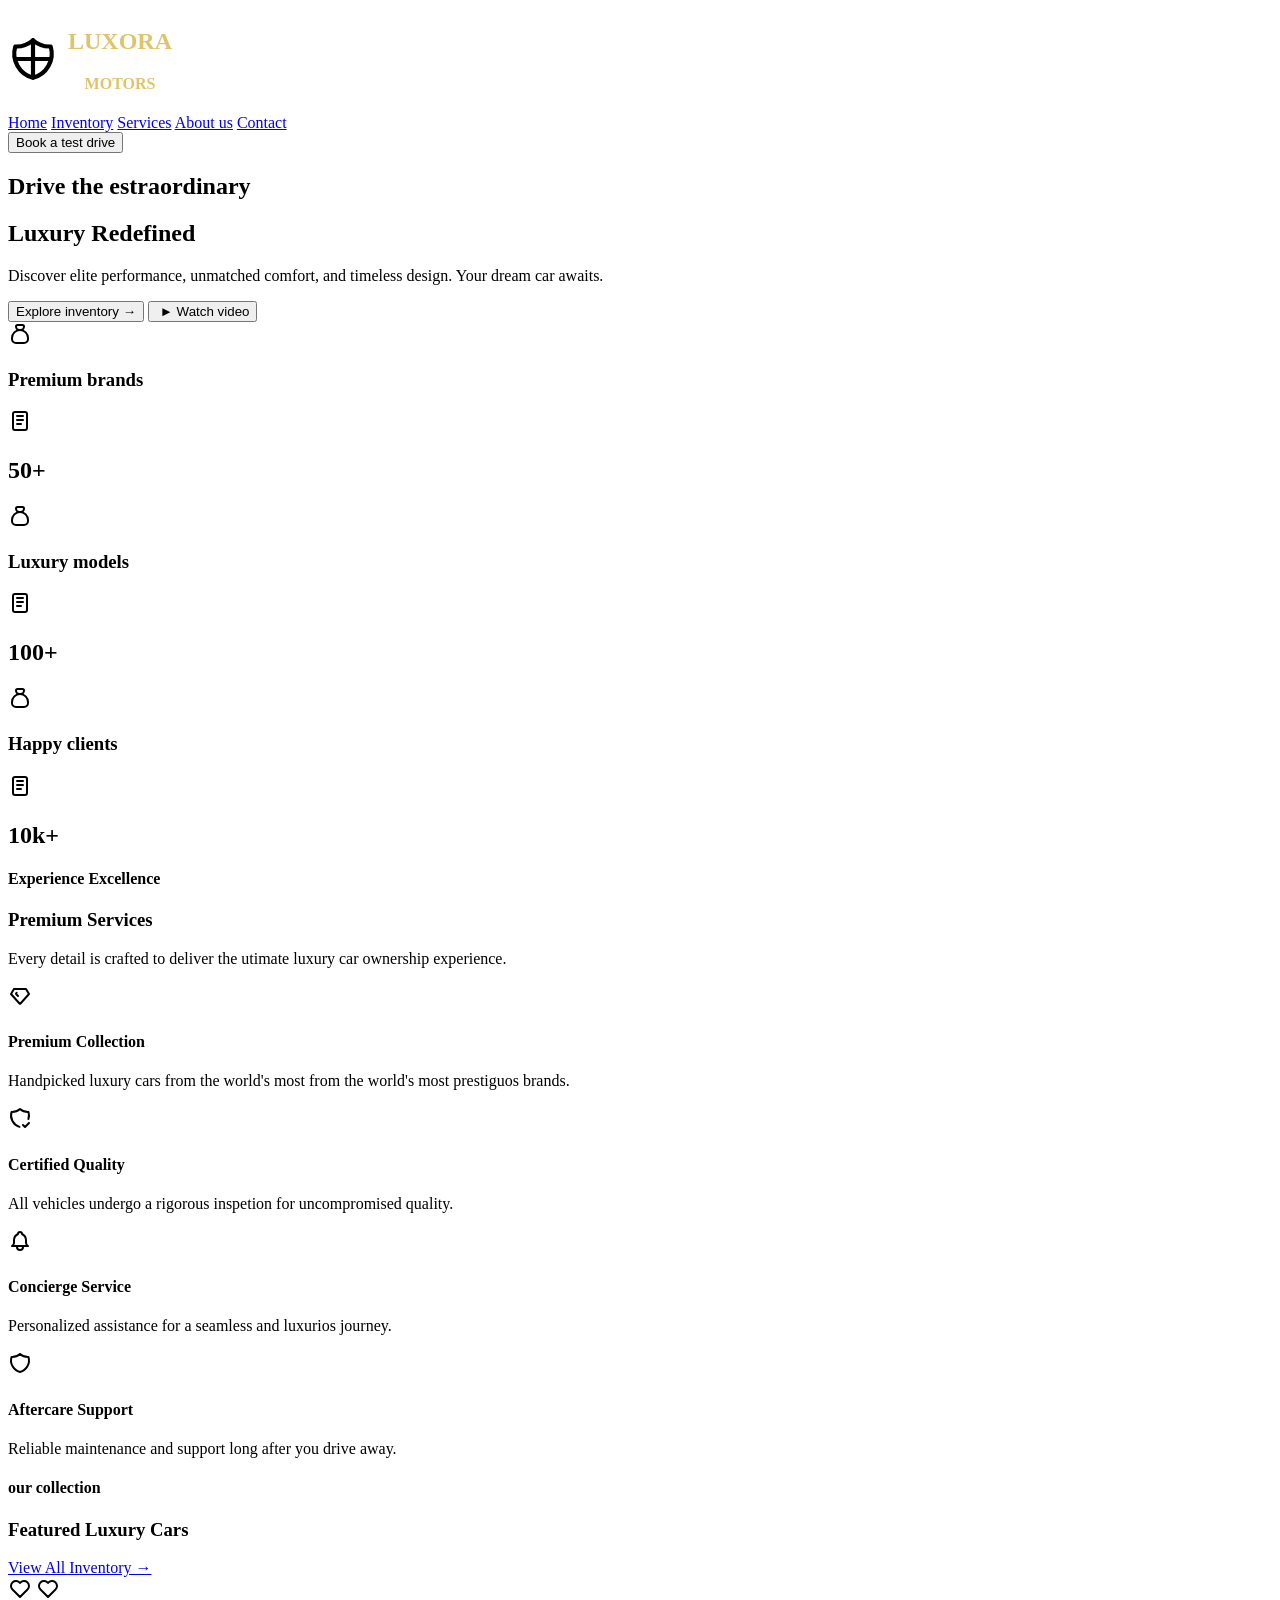
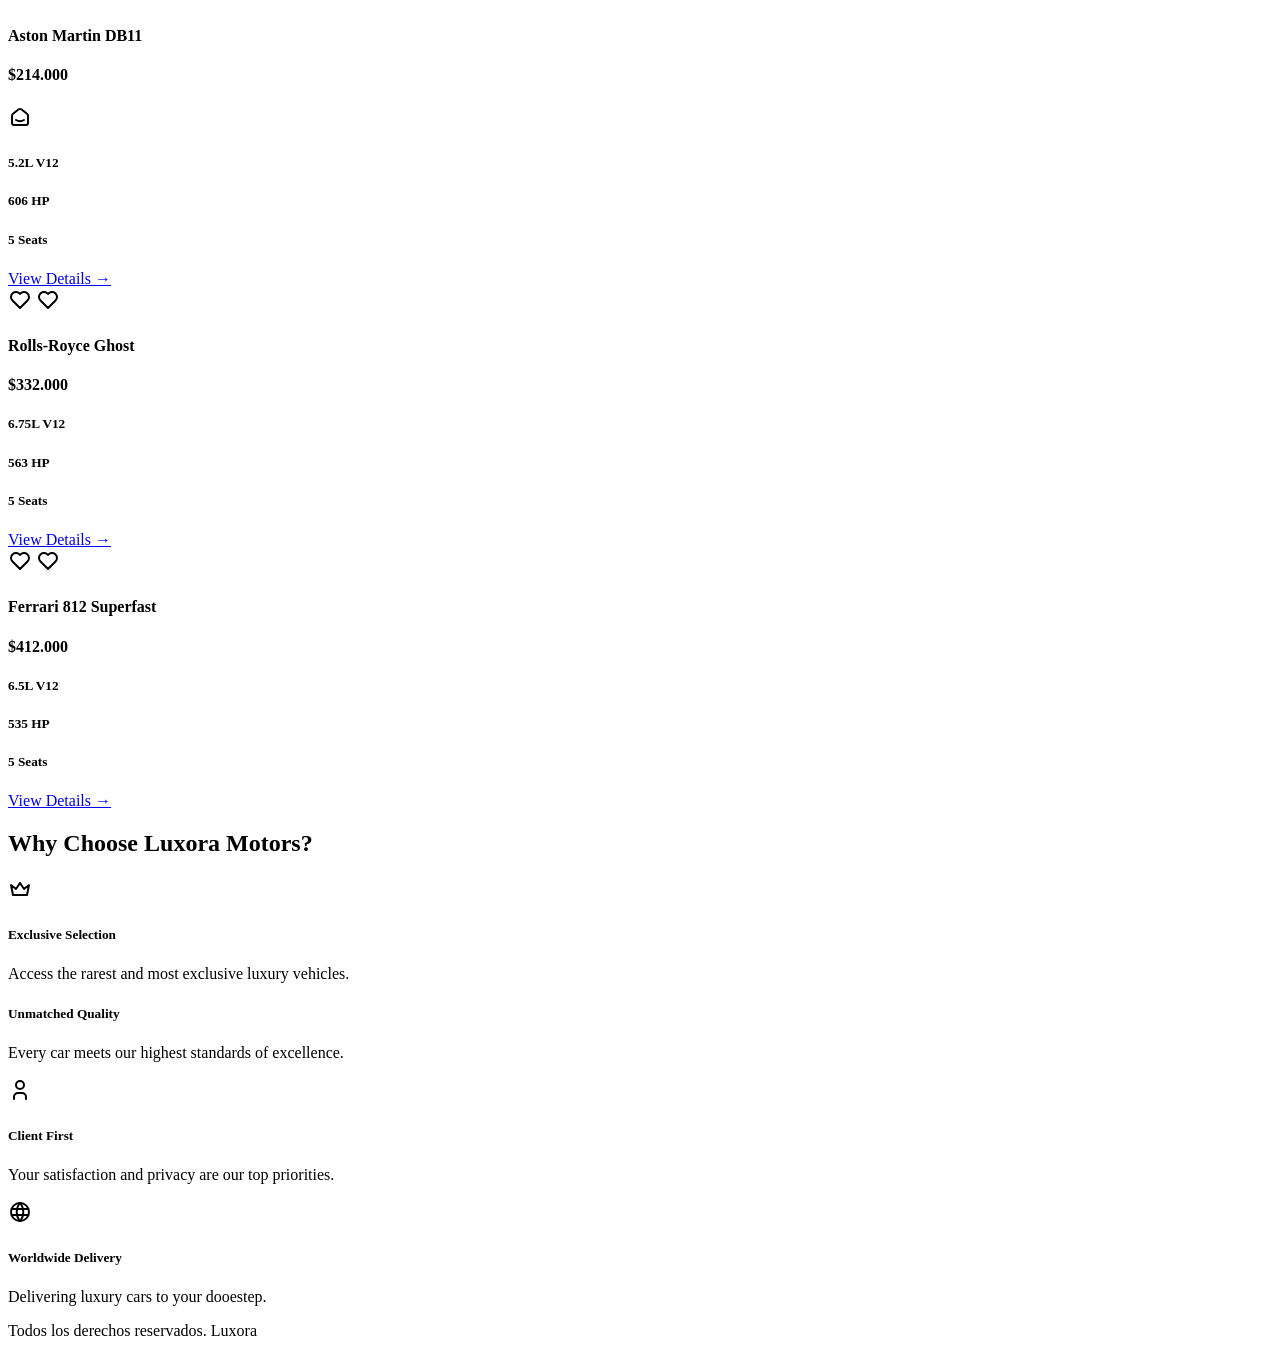
==== Página Web/index.html @ d92896bd "Add files via upload" ====
<!DOCTYPE html>
<html lang="en">
<head>
    <meta charset="UTF-8">
    <meta name="viewport" content="width=device-width, initial-scale=1.0">
    <title>Página de carros</title>
    <link href="css/styles.css" rel="stylesheet">
</head>
<body>
    <!--navegación-->
    <header>
        <div>
            <svg xmlns="http://www.w3.org/2000/svg" width="50" height="50" viewBox="0 0 24 24" fill="none" stroke="currentColor" stroke-width="2" stroke-linecap="round" stroke-linejoin="round" class="icon icon-tabler icons-tabler-outline icon-tabler-shield-checkered">
            <path stroke="none" d="M0 0h24v24H0z" fill="none" />
            <path d="M12 3a12 12 0 0 0 8.5 3a12 12 0 0 1 -8.5 15a12 12 0 0 1 -8.5 -15a12 12 0 0 0 8.5 -3" />
            <path d="M12 3v18" />
            <path d="M3.5 12h17" />
            </svg>
        </div>

        <div class="logo-texto">
            <h2 class="logo">Luxora</h2>

            <h4>Motors</h4>
        </div>
    </header>

    <div>
        <nav>
            <a href="#">Home</a>
            <a href="#">Inventory</a>
            <a href="#">Services</a>
            <a href="#">About us</a>
            <a href="#">Contact</a>
        </nav>

        <input type="submit" value="Book a test drive">
    </div> <!--final-->

    <section>
        <h2>Drive the estraordinary</h2>

        <h1>Luxury Redefined</h1>

        <p>Discover elite performance, unmatched comfort, and timeless design. Your dream car awaits.</p>

        <input type="submit" value="Explore inventory →">

        <input type="submit" value=" ► Watch video">

        <div>
            <svg xmlns="http://www.w3.org/2000/svg" width="24" height="24" viewBox="0 0 24 24" fill="none" stroke="currentColor" stroke-width="2" stroke-linecap="round" stroke-linejoin="round" class="icon icon-tabler icons-tabler-outline icon-tabler-moneybag">
            <path stroke="none" d="M0 0h24v24H0z" fill="none" />
            <path d="M9.5 3h5a1.5 1.5 0 0 1 1.5 1.5a3.5 3.5 0 0 1 -3.5 3.5h-1a3.5 3.5 0 0 1 -3.5 -3.5a1.5 1.5 0 0 1 1.5 -1.5" />
            <path d="M4 17v-1a8 8 0 1 1 16 0v1a4 4 0 0 1 -4 4h-8a4 4 0 0 1 -4 -4" />
            </svg>

            <h3>Premium brands</h3>
            
            <svg xmlns="http://www.w3.org/2000/svg" width="24" height="24" viewBox="0 0 24 24" fill="none" stroke="currentColor" stroke-width="2" stroke-linecap="round" stroke-linejoin="round" class="icon icon-tabler icons-tabler-outline icon-tabler-notes">
	        <path stroke="none" d="M0 0h24v24H0z" fill="none" />
            <path d="M5 5a2 2 0 0 1 2 -2h10a2 2 0 0 1 2 2v14a2 2 0 0 1 -2 2h-10a2 2 0 0 1 -2 -2l0 -14" />
            <path d="M9 7l6 0" />
            <path d="M9 11l6 0" />
            <path d="M9 15l4 0" />
            </svg>

            <h1>50+</h1>
        </div>
       
        <div>
            <svg xmlns="http://www.w3.org/2000/svg" width="24" height="24" viewBox="0 0 24 24" fill="none" stroke="currentColor" stroke-width="2" stroke-linecap="round" stroke-linejoin="round" class="icon icon-tabler icons-tabler-outline icon-tabler-moneybag">
            <path stroke="none" d="M0 0h24v24H0z" fill="none" />
            <path d="M9.5 3h5a1.5 1.5 0 0 1 1.5 1.5a3.5 3.5 0 0 1 -3.5 3.5h-1a3.5 3.5 0 0 1 -3.5 -3.5a1.5 1.5 0 0 1 1.5 -1.5" />
            <path d="M4 17v-1a8 8 0 1 1 16 0v1a4 4 0 0 1 -4 4h-8a4 4 0 0 1 -4 -4" />
            </svg>

            <h3>Luxury models</h3>

            <svg xmlns="http://www.w3.org/2000/svg" width="24" height="24" viewBox="0 0 24 24" fill="none" stroke="currentColor" stroke-width="2" stroke-linecap="round" stroke-linejoin="round" class="icon icon-tabler icons-tabler-outline icon-tabler-notes">
            <path stroke="none" d="M0 0h24v24H0z" fill="none" />
            <path d="M5 5a2 2 0 0 1 2 -2h10a2 2 0 0 1 2 2v14a2 2 0 0 1 -2 2h-10a2 2 0 0 1 -2 -2l0 -14" />
            <path d="M9 7l6 0" />
            <path d="M9 11l6 0" />
            <path d="M9 15l4 0" />
            </svg>

            <h1>100+</h1>
        </div>

        <div>
            <svg xmlns="http://www.w3.org/2000/svg" width="24" height="24" viewBox="0 0 24 24" fill="none" stroke="currentColor" stroke-width="2" stroke-linecap="round" stroke-linejoin="round" class="icon icon-tabler icons-tabler-outline icon-tabler-moneybag">
            <path stroke="none" d="M0 0h24v24H0z" fill="none" />
            <path d="M9.5 3h5a1.5 1.5 0 0 1 1.5 1.5a3.5 3.5 0 0 1 -3.5 3.5h-1a3.5 3.5 0 0 1 -3.5 -3.5a1.5 1.5 0 0 1 1.5 -1.5" />
            <path d="M4 17v-1a8 8 0 1 1 16 0v1a4 4 0 0 1 -4 4h-8a4 4 0 0 1 -4 -4" />
            </svg>

            <h3>Happy clients</h3>

            <svg xmlns="http://www.w3.org/2000/svg" width="24" height="24" viewBox="0 0 24 24" fill="none" stroke="currentColor" stroke-width="2" stroke-linecap="round" stroke-linejoin="round" class="icon icon-tabler icons-tabler-outline icon-tabler-notes">
            <path stroke="none" d="M0 0h24v24H0z" fill="none" />
            <path d="M5 5a2 2 0 0 1 2 -2h10a2 2 0 0 1 2 2v14a2 2 0 0 1 -2 2h-10a2 2 0 0 1 -2 -2l0 -14" />
            <path d="M9 7l6 0" />
            <path d="M9 11l6 0" />
            <path d="M9 15l4 0" />
            </svg>

            <h1>10k+</h1>
        </div>
    </section>

    <section>
        <h4>Experience Excellence</h4>

        <h3>Premium Services</h3>

        <p>Every detail is crafted to deliver the utimate luxury car ownership experience.</p>

        <div>
            <svg xmlns="http://www.w3.org/2000/svg" width="24" height="24" viewBox="0 0 24 24" fill="none" stroke="currentColor" stroke-width="2" stroke-linecap="round" stroke-linejoin="round" class="icon icon-tabler icons-tabler-outline icon-tabler-diamond">
            <path stroke="none" d="M0 0h24v24H0z" fill="none" />
            <path d="M6 5h12l3 5l-8.5 9.5a.7 .7 0 0 1 -1 0l-8.5 -9.5l3 -5" />
            <path d="M10 12l-2 -2.2l.6 -1" />
            </svg>

            <h4>Premium Collection</h4>

            <p>Handpicked luxury cars from the world's most from the world's most prestiguos brands.</p>

        </div>

        <div>
            <svg xmlns="http://www.w3.org/2000/svg" width="24" height="24" viewBox="0 0 24 24" fill="none" stroke="currentColor" stroke-width="2" stroke-linecap="round" stroke-linejoin="round" class="icon icon-tabler icons-tabler-outline icon-tabler-shield-check">
	        <path stroke="none" d="M0 0h24v24H0z" fill="none" />
            <path d="M11.46 20.846a12 12 0 0 1 -7.96 -14.846a12 12 0 0 0 8.5 -3a12 12 0 0 0 8.5 3a12 12 0 0 1 -.09 7.06" />
            <path d="M15 19l2 2l4 -4" />
            </svg>

            <h4>Certified Quality</h4>

            <p>All vehicles undergo a rigorous inspetion for uncompromised quality.</p>

        </div>
            <svg xmlns="http://www.w3.org/2000/svg" width="24" height="24" viewBox="0 0 24 24" fill="none" stroke="currentColor" stroke-width="2" stroke-linecap="round" stroke-linejoin="round" class="icon icon-tabler icons-tabler-outline icon-tabler-bell">
            <path stroke="none" d="M0 0h24v24H0z" fill="none" />
            <path d="M10 5a2 2 0 1 1 4 0a7 7 0 0 1 4 6v3a4 4 0 0 0 2 3h-16a4 4 0 0 0 2 -3v-3a7 7 0 0 1 4 -6" />
            <path d="M9 17v1a3 3 0 0 0 6 0v-1" />
            </svg>

            <h4>Concierge Service</h4>

            <p>Personalized assistance for a seamless and luxurios journey.</p>
        <div>
            <svg xmlns="http://www.w3.org/2000/svg" width="24" height="24" viewBox="0 0 24 24" fill="none" stroke="currentColor" stroke-width="2" stroke-linecap="round" stroke-linejoin="round" class="icon icon-tabler icons-tabler-outline icon-tabler-shield">
            <path stroke="none" d="M0 0h24v24H0z" fill="none" />
            <path d="M12 3a12 12 0 0 0 8.5 3a12 12 0 0 1 -8.5 15a12 12 0 0 1 -8.5 -15a12 12 0 0 0 8.5 -3" />
            </svg>

            <h4>Aftercare Support</h4>

            <p>Reliable maintenance and support long after you drive away.</p>
        </div>
    </section>

    <main>
        <h4>our collection</h4>

        <h3>Featured Luxury Cars</h3>
        
        
        <a href="#">View All Inventory  → </a>

        <div>
            <svg xmlns="http://www.w3.org/2000/svg" width="24" height="24" viewBox="0 0 24 24" fill="none" stroke="currentColor" stroke-width="2" stroke-linecap="round" stroke-linejoin="round" class="icon icon-tabler icons-tabler-outline icon-tabler-heart">
            <path stroke="none" d="M0 0h24v24H0z" fill="none" />
            <path d="M19.5 12.572l-7.5 7.428l-7.5 -7.428a5 5 0 1 1 7.5 -6.566a5 5 0 1 1 7.5 6.572" />
            </svg>

            <svg xmlns="http://www.w3.org/2000/svg" width="24" height="24" viewBox="0 0 24 24" fill="none" stroke="currentColor" stroke-width="2" stroke-linecap="round" stroke-linejoin="round" class="icon icon-tabler icons-tabler-outline icon-tabler-heart">
            <path stroke="none" d="M0 0h24v24H0z" fill="none" />
            <path d="M19.5 12.572l-7.5 7.428l-7.5 -7.428a5 5 0 1 1 7.5 -6.566a5 5 0 1 1 7.5 6.572" />
            </svg>

            <h4>Aston Martin DB11</h4>
            
            <h4>$214.000</h4>

            <svg xmlns="http://www.w3.org/2000/svg" width="24" height="24" viewBox="0 0 24 24" fill="none" stroke="currentColor" stroke-width="2" stroke-linecap="round" stroke-linejoin="round" class="icon icon-tabler icons-tabler-outline icon-tabler-smart-home">
            <path stroke="none" d="M0 0h24v24H0z" fill="none" />
            <path d="M19 8.71l-5.333 -4.148a2.666 2.666 0 0 0 -3.274 0l-5.334 4.148a2.665 2.665 0 0 0 -1.029 2.105v7.2a2 2 0 0 0 2 2h12a2 2 0 0 0 2 -2v-7.2c0 -.823 -.38 -1.6 -1.03 -2.105" />
            <path d="M16 15c-2.21 1.333 -5.792 1.333 -8 0" />
            </svg>

            <h5>5.2L V12</h5>

            <h5>606 HP</h5>
            
            <h5>5 Seats</h5>

            <a href="#">View Details → </a>
        </div>

        <div>
            <svg xmlns="http://www.w3.org/2000/svg" width="24" height="24" viewBox="0 0 24 24" fill="none" stroke="currentColor" stroke-width="2" stroke-linecap="round" stroke-linejoin="round" class="icon icon-tabler icons-tabler-outline icon-tabler-heart">
            <path stroke="none" d="M0 0h24v24H0z" fill="none" />
            <path d="M19.5 12.572l-7.5 7.428l-7.5 -7.428a5 5 0 1 1 7.5 -6.566a5 5 0 1 1 7.5 6.572" />
            </svg>

            <svg xmlns="http://www.w3.org/2000/svg" width="24" height="24" viewBox="0 0 24 24" fill="none" stroke="currentColor" stroke-width="2" stroke-linecap="round" stroke-linejoin="round" class="icon icon-tabler icons-tabler-outline icon-tabler-heart">
            <path stroke="none" d="M0 0h24v24H0z" fill="none" />
            <path d="M19.5 12.572l-7.5 7.428l-7.5 -7.428a5 5 0 1 1 7.5 -6.566a5 5 0 1 1 7.5 6.572" />
            </svg>

            <h4>Rolls-Royce Ghost</h4>

            <h4>$332.000</h4>

            <h5>6.75L V12</h5>

            <h5>563 HP</h5>

            <h5>5 Seats</h5>

        </div>
        <a href="$">View Details → </a>

        <div>
            <svg xmlns="http://www.w3.org/2000/svg" width="24" height="24" viewBox="0 0 24 24" fill="none" stroke="currentColor" stroke-width="2" stroke-linecap="round" stroke-linejoin="round" class="icon icon-tabler icons-tabler-outline icon-tabler-heart">
            <path stroke="none" d="M0 0h24v24H0z" fill="none" />
            <path d="M19.5 12.572l-7.5 7.428l-7.5 -7.428a5 5 0 1 1 7.5 -6.566a5 5 0 1 1 7.5 6.572" />
            </svg>

            <svg xmlns="http://www.w3.org/2000/svg" width="24" height="24" viewBox="0 0 24 24" fill="none" stroke="currentColor" stroke-width="2" stroke-linecap="round" stroke-linejoin="round" class="icon icon-tabler icons-tabler-outline icon-tabler-heart">
            <path stroke="none" d="M0 0h24v24H0z" fill="none" />
            <path d="M19.5 12.572l-7.5 7.428l-7.5 -7.428a5 5 0 1 1 7.5 -6.566a5 5 0 1 1 7.5 6.572" />
            </svg>

            <h4>Ferrari 812 Superfast</h4>

            <h4>$412.000</h4>

            <h5>6.5L V12</h5>
            
            <h5>535 HP</h5>
            
            <h5>5 Seats</h5>

        </div>
        <a href="#">View Details → </a>
    </main>

    <section>
        <h2>Why Choose Luxora Motors?</h2>

        <div>
            <svg xmlns="http://www.w3.org/2000/svg" width="24" height="24" viewBox="0 0 24 24" fill="none" stroke="currentColor" stroke-width="2" stroke-linecap="round" stroke-linejoin="round" class="icon icon-tabler icons-tabler-outline icon-tabler-crown">
            <path stroke="none" d="M0 0h24v24H0z" fill="none" />
            <path d="M12 6l4 6l5 -4l-2 10h-14l-2 -10l5 4l4 -6" />
            </svg>

            <h5>Exclusive Selection</h5>

            <p>Access the rarest and most exclusive luxury vehicles.</p>
        </div>

        <div>
            <h5>Unmatched Quality</h5>

            <p>Every car meets our highest standards of excellence.</p>
        </div>

        <div>
            <svg xmlns="http://www.w3.org/2000/svg" width="24" height="24" viewBox="0 0 24 24" fill="none" stroke="currentColor" stroke-width="2" stroke-linecap="round" stroke-linejoin="round" class="icon icon-tabler icons-tabler-outline icon-tabler-user">
            <path stroke="none" d="M0 0h24v24H0z" fill="none" />
            <path d="M8 7a4 4 0 1 0 8 0a4 4 0 0 0 -8 0" />
            <path d="M6 21v-2a4 4 0 0 1 4 -4h4a4 4 0 0 1 4 4v2" />
            </svg>

            <h5>Client First</h5>

            <p>Your satisfaction and privacy are our top priorities.</p>
        </div>

        <div>
            <svg xmlns="http://www.w3.org/2000/svg" width="24" height="24" viewBox="0 0 24 24" fill="none" stroke="currentColor" stroke-width="2" stroke-linecap="round" stroke-linejoin="round" class="icon icon-tabler icons-tabler-outline icon-tabler-world">
            <path stroke="none" d="M0 0h24v24H0z" fill="none" />
            <path d="M3 12a9 9 0 1 0 18 0a9 9 0 0 0 -18 0" />
            <path d="M3.6 9h16.8" />
            <path d="M3.6 15h16.8" />
            <path d="M11.5 3a17 17 0 0 0 0 18" />
            <path d="M12.5 3a17 17 0 0 1 0 18" />
            </svg>

            <h5>Worldwide Delivery</h5>

            <p>Delivering luxury cars to your dooestep.</p>
        </div>

        <p>Todos los derechos reservados. Luxora</p>
    </section>
</body>
</html>
---- Página Web/css/styles.css ----
:root{
    --blanco: #FFFFFF;
    --negro: #181818;
    --primario: #e0c46d;
}

/* html{
    background-color: var(--negro);
} */

header {
    display: flex;
    align-items: center;
    gap: 10px;
}

.logo-texto {
    display: flex;
    flex-direction: column; /* apila h2 y h4 en columna */
    text-transform: uppercase;
    color: var(--primario);
}

.logo-texto h4 {
    margin-top: 0; 
    text-align: center;
}
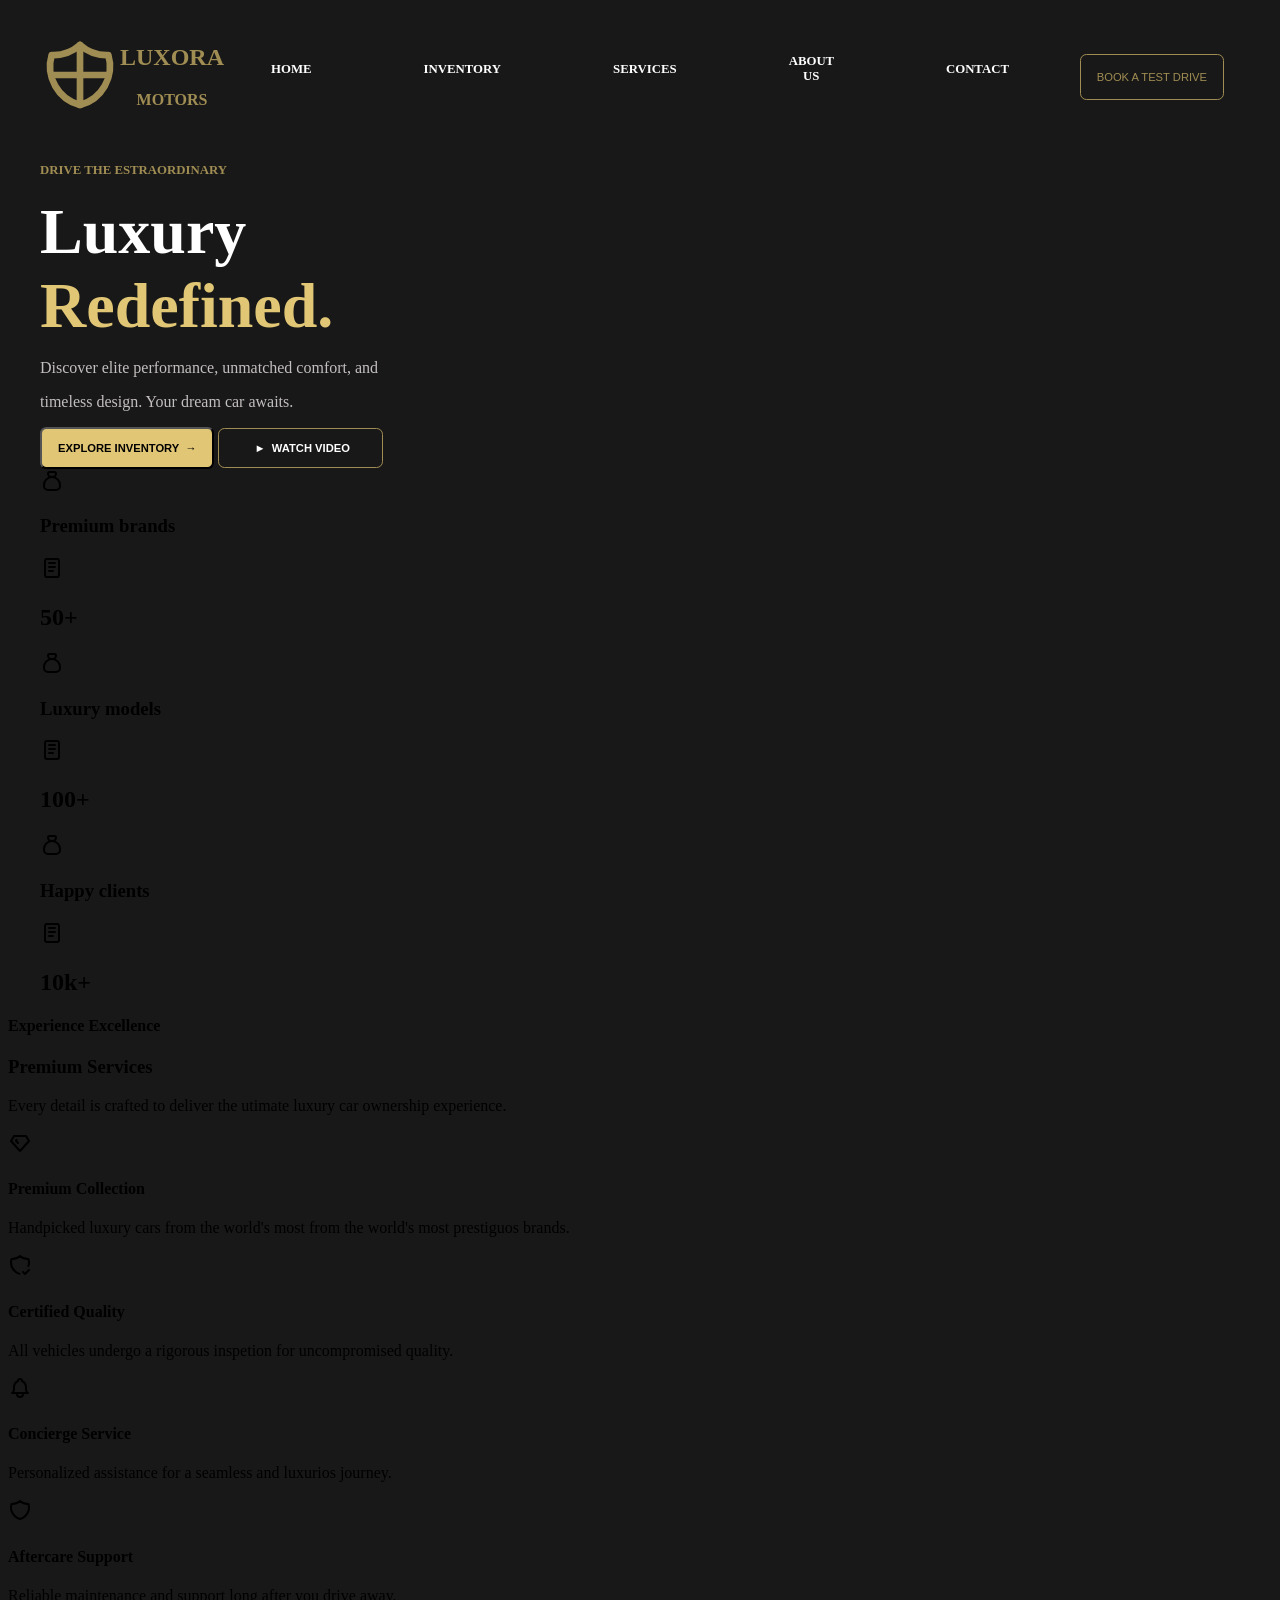
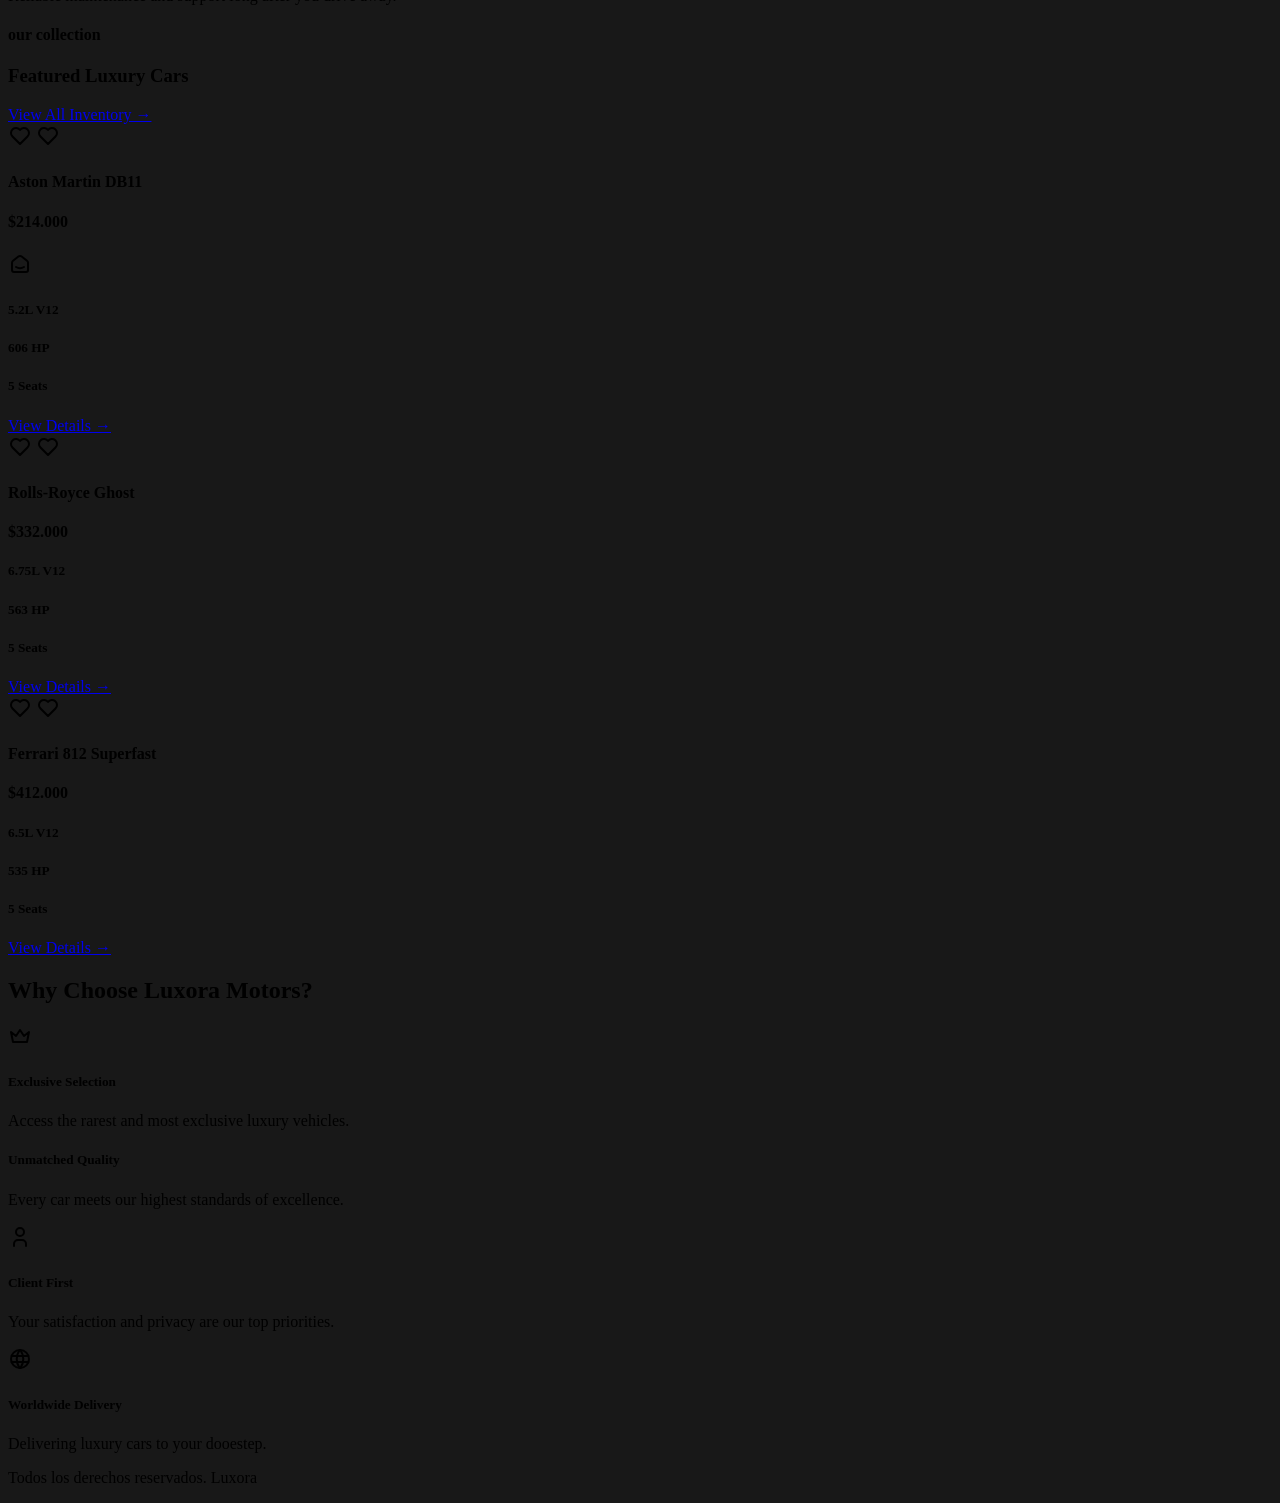
==== commit 4a272e95: "Add files via upload se agrego los estilos a la navegacion y un poco el contenido" ====
--- a/Página Web/index.html
+++ b/Página Web/index.html
@@ -9,8 +9,8 @@
 <body>
     <!--navegación-->
     <header>
-        <div>
-            <svg xmlns="http://www.w3.org/2000/svg" width="50" height="50" viewBox="0 0 24 24" fill="none" stroke="currentColor" stroke-width="2" stroke-linecap="round" stroke-linejoin="round" class="icon icon-tabler icons-tabler-outline icon-tabler-shield-checkered">
+        <div class="icono">
+            <svg xmlns="http://www.w3.org/2000/svg" width="80" height="80" viewBox="0 0 24 24" fill="none" stroke="currentColor" stroke-width="2" stroke-linecap="round" stroke-linejoin="round" class="icon icon-tabler icons-tabler-outline icon-tabler-shield-checkered">
             <path stroke="none" d="M0 0h24v24H0z" fill="none" />
             <path d="M12 3a12 12 0 0 0 8.5 3a12 12 0 0 1 -8.5 15a12 12 0 0 1 -8.5 -15a12 12 0 0 0 8.5 -3" />
             <path d="M12 3v18" />
@@ -23,30 +23,32 @@
 
             <h4>Motors</h4>
         </div>
+    
+        <div class="navegacion">
+            <nav>
+                <a href="#">Home</a>
+                <a href="#">Inventory</a>
+                <a href="#">Services</a>
+                <a href="#">About us</a>
+                <a href="#">Contact</a>
+            </nav>
+
+            <input class="boton" type="submit" value="Book a test drive">
+        </div> <!--final-->
     </header>
 
-    <div>
-        <nav>
-            <a href="#">Home</a>
-            <a href="#">Inventory</a>
-            <a href="#">Services</a>
-            <a href="#">About us</a>
-            <a href="#">Contact</a>
-        </nav>
-
-        <input type="submit" value="Book a test drive">
-    </div> <!--final-->
-
-    <section>
-        <h2>Drive the estraordinary</h2>
-
-        <h1>Luxury Redefined</h1>
-
-        <p>Discover elite performance, unmatched comfort, and timeless design. Your dream car awaits.</p>
-
-        <input type="submit" value="Explore inventory →">
-
-        <input type="submit" value=" ► Watch video">
+    <section class="contenido">
+        <h4 class="subtitulo">Drive the estraordinary</h4>
+
+        <h1 class="titulo">Luxury</h1>
+
+        <h1 class="titulo2">Redefined.</h1>
+
+        <p class="parrafo">Discover elite performance, unmatched comfort, and <span>timeless design. Your dream car awaits.</span></p>
+
+        <input class="boton-explore" type="submit" value="Explore inventory  →">
+
+        <input class="boton-watch" type="submit" value=" ►  Watch video">
 
         <div>
             <svg xmlns="http://www.w3.org/2000/svg" width="24" height="24" viewBox="0 0 24 24" fill="none" stroke="currentColor" stroke-width="2" stroke-linecap="round" stroke-linejoin="round" class="icon icon-tabler icons-tabler-outline icon-tabler-moneybag">
--- a/Página Web/css/styles.css
+++ b/Página Web/css/styles.css
@@ -1,17 +1,25 @@
 :root{
     --blanco: #FFFFFF;
     --negro: #181818;
-    --primario: #e0c46d;
+    --primario: #a08d53;
+    --dorado: #e0c675;
+    --secundario: #c4bfbf;
 }
 
-/* html{
+html{
     background-color: var(--negro);
-} */
+}
 
+/*navegación*/
 header {
     display: flex;
     align-items: center;
-    gap: 10px;
+    justify-content: space-between;
+    padding: 1rem 2rem;
+}
+
+.icono{
+    color: var(--primario);
 }
 
 .logo-texto {
@@ -24,4 +32,94 @@
 .logo-texto h4 {
     margin-top: 0; 
     text-align: center;
+}
+
+.navegacion{
+    display: flex;
+    margin-left: auto;
+}
+
+.navegacion nav{
+    display: flex;
+    align-items: center;
+    justify-content: center;
+    gap: 1rem;
+    position: absolute;
+    left: 50%;
+    transform: translateX(-50%);
+}
+
+.navegacion a{
+    text-decoration: none;
+    font-weight: bold; 
+    padding: 1rem;
+    text-align: center;
+    color: var(--blanco);
+    text-transform: uppercase;
+    font-size: 0.8rem;
+    text-align: center;
+    padding: 0rem 3rem;
+}
+
+.boton{
+    text-transform: uppercase;
+    font-size: 0.7rem;
+    color: var(--primario);
+    background: var(--negro);
+    padding: 1rem;
+    margin-right: 1rem;
+    border: 1px solid var(--primario);
+    border-radius: 0.4rem;
+}
+
+/*contenido*/
+.contenido{
+    padding: 0rem 2rem;
+}
+
+.subtitulo{
+    text-transform: uppercase;
+    color: var(--primario);
+    font-size: 0.8rem;
+}
+
+.titulo{
+    color: var(--blanco);
+    font-size: 4rem;
+    margin: 0;
+}
+
+.titulo2{
+    color: var(--dorado);
+    font-size: 4rem;
+    margin: 0;
+}
+
+.parrafo{
+    color: var(--secundario);
+}
+
+.parrafo span{
+    display: block;
+    margin-top: 1rem;
+}
+
+.boton-explore{
+    text-transform: uppercase;
+    background: var(--dorado);
+    font-weight: bold;
+    padding: 0.8rem 1rem;
+    font-size: 0.7rem;
+    border-radius: 0.4rem;
+}
+
+.boton-watch{
+    text-transform: uppercase;
+    background: var(--negro);
+    font-weight: bold;
+    padding: 0.8rem 2rem;
+    font-size: 0.7rem;
+    border-radius: 0.4rem;
+    border: 1px solid var(--primario);
+    color: var(--blanco);
 }
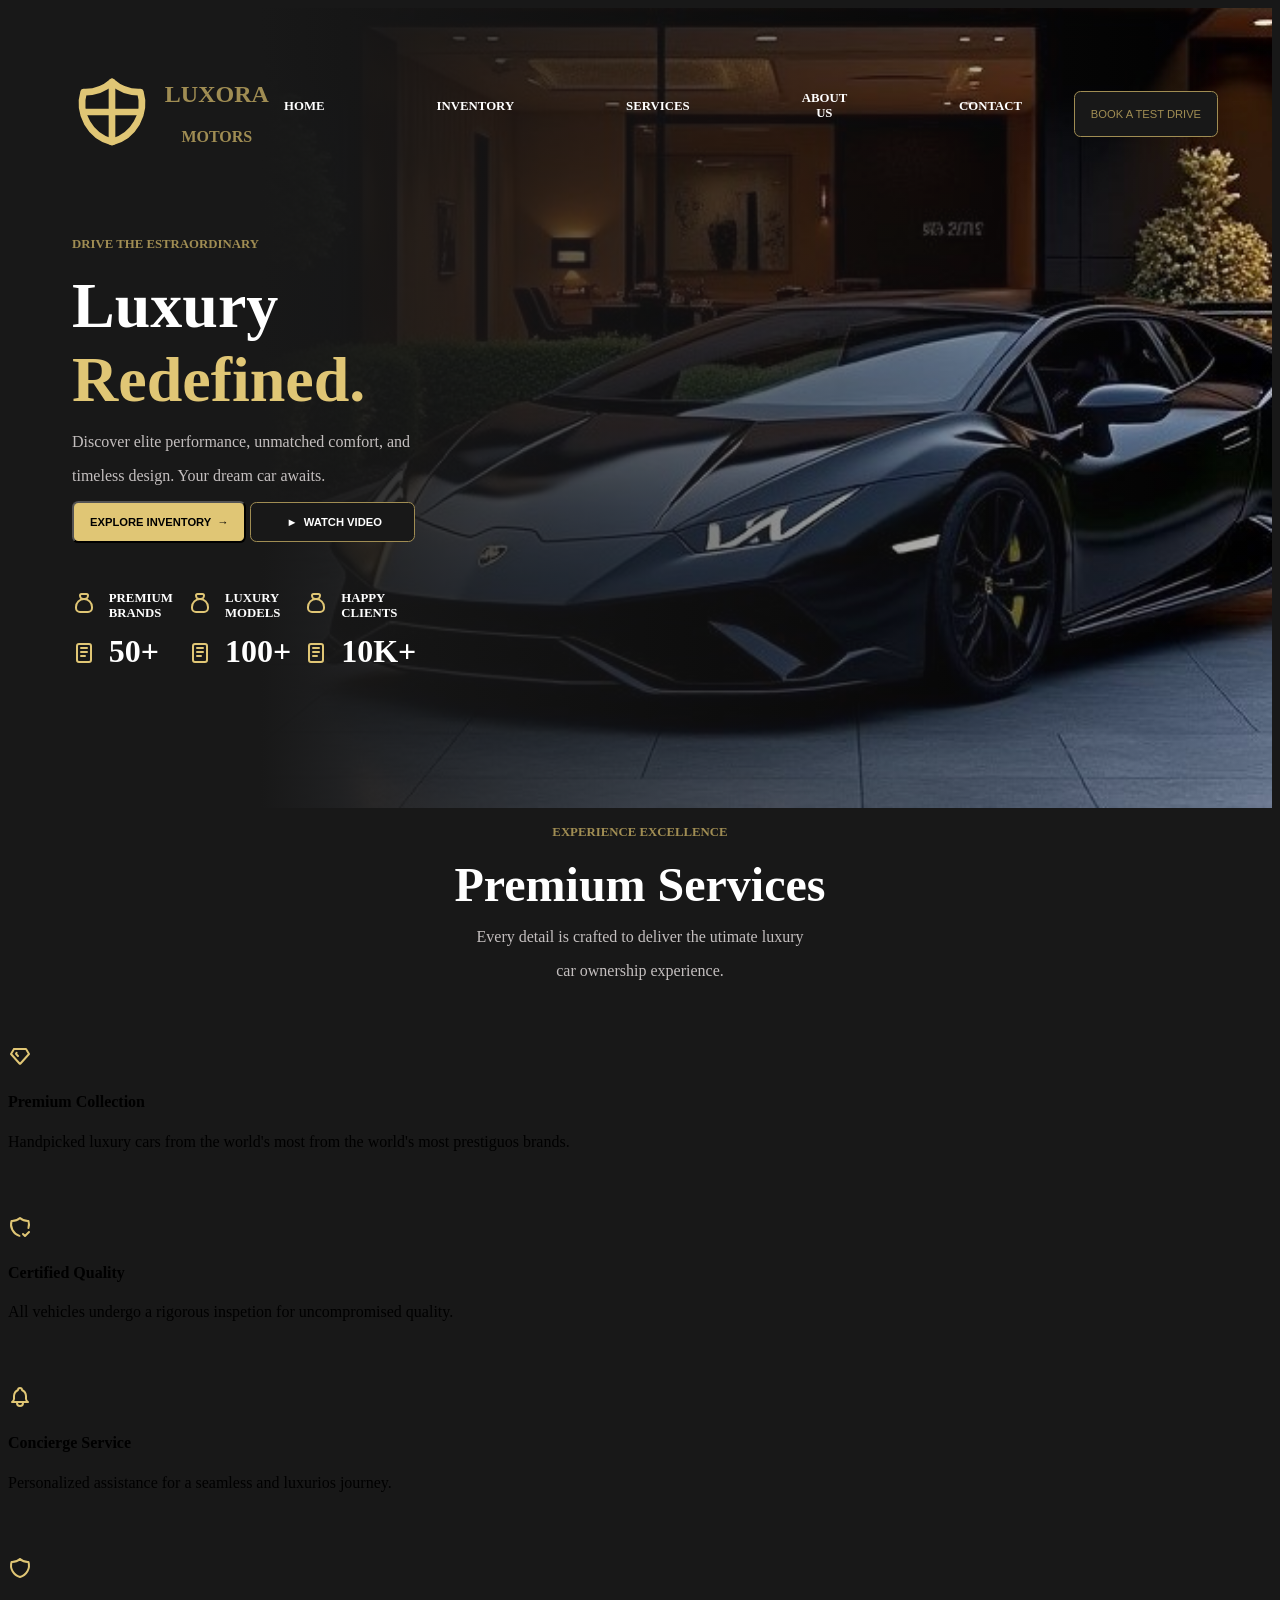
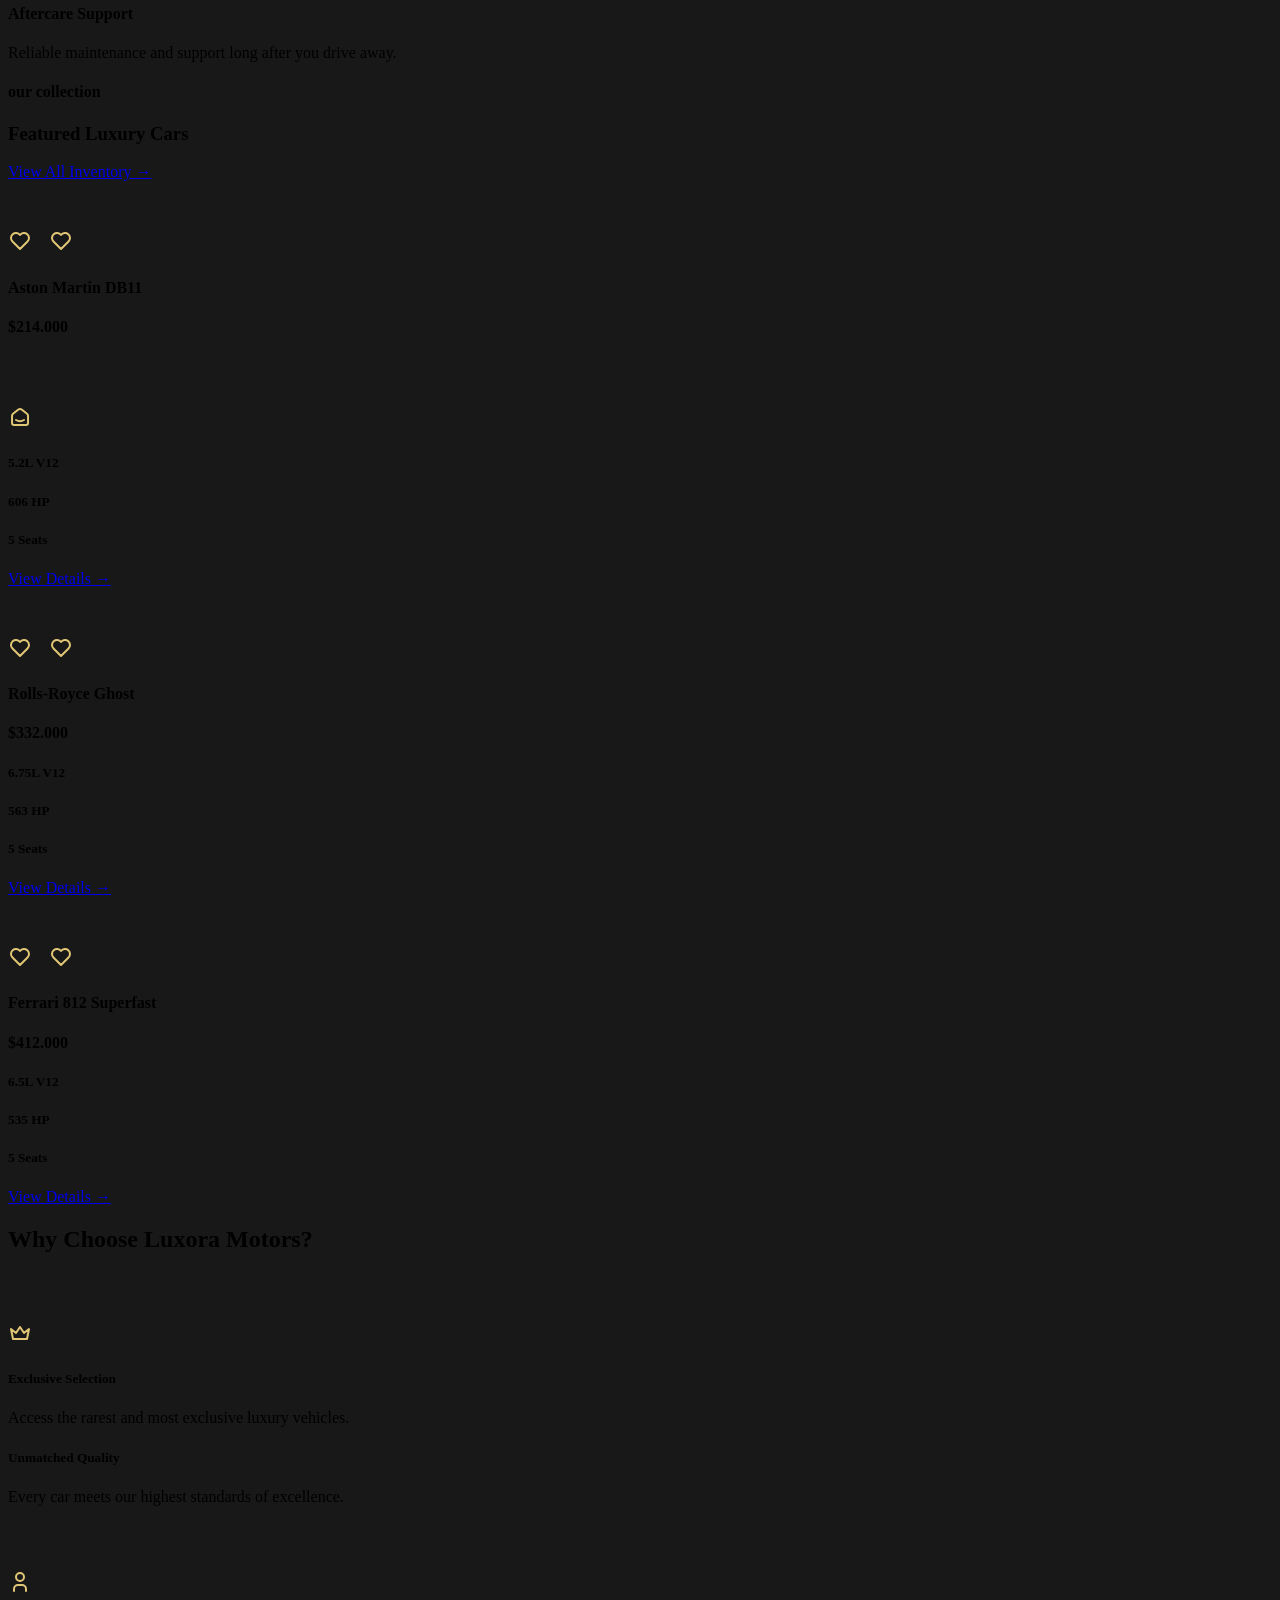
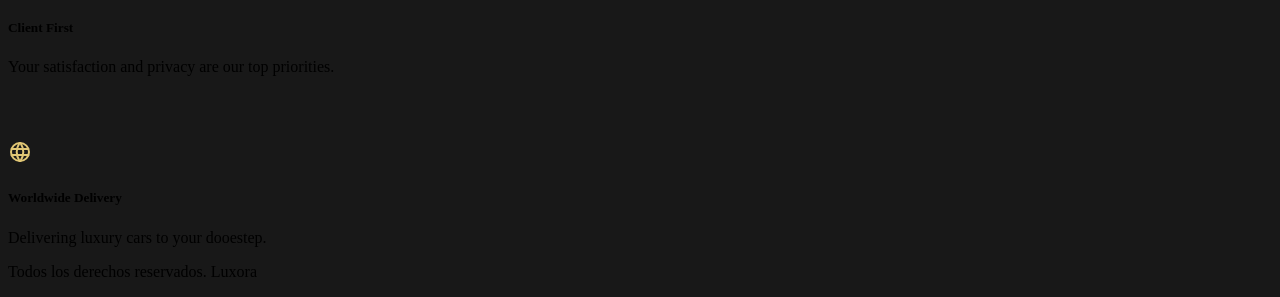
==== commit b123f3e6: "Add files via upload falta terminar de acomodar el header y el section principal" ====
--- a/Página Web/index.html
+++ b/Página Web/index.html
@@ -8,115 +8,121 @@
 </head>
 <body>
     <!--navegación-->
-    <header>
-        <div class="icono">
-            <svg xmlns="http://www.w3.org/2000/svg" width="80" height="80" viewBox="0 0 24 24" fill="none" stroke="currentColor" stroke-width="2" stroke-linecap="round" stroke-linejoin="round" class="icon icon-tabler icons-tabler-outline icon-tabler-shield-checkered">
-            <path stroke="none" d="M0 0h24v24H0z" fill="none" />
-            <path d="M12 3a12 12 0 0 0 8.5 3a12 12 0 0 1 -8.5 15a12 12 0 0 1 -8.5 -15a12 12 0 0 0 8.5 -3" />
-            <path d="M12 3v18" />
-            <path d="M3.5 12h17" />
-            </svg>
-        </div>
-
-        <div class="logo-texto">
-            <h2 class="logo">Luxora</h2>
-
-            <h4>Motors</h4>
-        </div>
-    
-        <div class="navegacion">
-            <nav>
-                <a href="#">Home</a>
-                <a href="#">Inventory</a>
-                <a href="#">Services</a>
-                <a href="#">About us</a>
-                <a href="#">Contact</a>
-            </nav>
-
-            <input class="boton" type="submit" value="Book a test drive">
-        </div> <!--final-->
-    </header>
-
-    <section class="contenido">
-        <h4 class="subtitulo">Drive the estraordinary</h4>
-
-        <h1 class="titulo">Luxury</h1>
-
-        <h1 class="titulo2">Redefined.</h1>
-
-        <p class="parrafo">Discover elite performance, unmatched comfort, and <span>timeless design. Your dream car awaits.</span></p>
-
-        <input class="boton-explore" type="submit" value="Explore inventory  →">
-
-        <input class="boton-watch" type="submit" value=" ►  Watch video">
-
-        <div>
-            <svg xmlns="http://www.w3.org/2000/svg" width="24" height="24" viewBox="0 0 24 24" fill="none" stroke="currentColor" stroke-width="2" stroke-linecap="round" stroke-linejoin="round" class="icon icon-tabler icons-tabler-outline icon-tabler-moneybag">
-            <path stroke="none" d="M0 0h24v24H0z" fill="none" />
-            <path d="M9.5 3h5a1.5 1.5 0 0 1 1.5 1.5a3.5 3.5 0 0 1 -3.5 3.5h-1a3.5 3.5 0 0 1 -3.5 -3.5a1.5 1.5 0 0 1 1.5 -1.5" />
-            <path d="M4 17v-1a8 8 0 1 1 16 0v1a4 4 0 0 1 -4 4h-8a4 4 0 0 1 -4 -4" />
-            </svg>
-
-            <h3>Premium brands</h3>
-            
-            <svg xmlns="http://www.w3.org/2000/svg" width="24" height="24" viewBox="0 0 24 24" fill="none" stroke="currentColor" stroke-width="2" stroke-linecap="round" stroke-linejoin="round" class="icon icon-tabler icons-tabler-outline icon-tabler-notes">
-	        <path stroke="none" d="M0 0h24v24H0z" fill="none" />
-            <path d="M5 5a2 2 0 0 1 2 -2h10a2 2 0 0 1 2 2v14a2 2 0 0 1 -2 2h-10a2 2 0 0 1 -2 -2l0 -14" />
-            <path d="M9 7l6 0" />
-            <path d="M9 11l6 0" />
-            <path d="M9 15l4 0" />
-            </svg>
-
-            <h1>50+</h1>
-        </div>
-       
-        <div>
-            <svg xmlns="http://www.w3.org/2000/svg" width="24" height="24" viewBox="0 0 24 24" fill="none" stroke="currentColor" stroke-width="2" stroke-linecap="round" stroke-linejoin="round" class="icon icon-tabler icons-tabler-outline icon-tabler-moneybag">
-            <path stroke="none" d="M0 0h24v24H0z" fill="none" />
-            <path d="M9.5 3h5a1.5 1.5 0 0 1 1.5 1.5a3.5 3.5 0 0 1 -3.5 3.5h-1a3.5 3.5 0 0 1 -3.5 -3.5a1.5 1.5 0 0 1 1.5 -1.5" />
-            <path d="M4 17v-1a8 8 0 1 1 16 0v1a4 4 0 0 1 -4 4h-8a4 4 0 0 1 -4 -4" />
-            </svg>
-
-            <h3>Luxury models</h3>
-
-            <svg xmlns="http://www.w3.org/2000/svg" width="24" height="24" viewBox="0 0 24 24" fill="none" stroke="currentColor" stroke-width="2" stroke-linecap="round" stroke-linejoin="round" class="icon icon-tabler icons-tabler-outline icon-tabler-notes">
-            <path stroke="none" d="M0 0h24v24H0z" fill="none" />
-            <path d="M5 5a2 2 0 0 1 2 -2h10a2 2 0 0 1 2 2v14a2 2 0 0 1 -2 2h-10a2 2 0 0 1 -2 -2l0 -14" />
-            <path d="M9 7l6 0" />
-            <path d="M9 11l6 0" />
-            <path d="M9 15l4 0" />
-            </svg>
-
-            <h1>100+</h1>
-        </div>
-
-        <div>
-            <svg xmlns="http://www.w3.org/2000/svg" width="24" height="24" viewBox="0 0 24 24" fill="none" stroke="currentColor" stroke-width="2" stroke-linecap="round" stroke-linejoin="round" class="icon icon-tabler icons-tabler-outline icon-tabler-moneybag">
-            <path stroke="none" d="M0 0h24v24H0z" fill="none" />
-            <path d="M9.5 3h5a1.5 1.5 0 0 1 1.5 1.5a3.5 3.5 0 0 1 -3.5 3.5h-1a3.5 3.5 0 0 1 -3.5 -3.5a1.5 1.5 0 0 1 1.5 -1.5" />
-            <path d="M4 17v-1a8 8 0 1 1 16 0v1a4 4 0 0 1 -4 4h-8a4 4 0 0 1 -4 -4" />
-            </svg>
-
-            <h3>Happy clients</h3>
-
-            <svg xmlns="http://www.w3.org/2000/svg" width="24" height="24" viewBox="0 0 24 24" fill="none" stroke="currentColor" stroke-width="2" stroke-linecap="round" stroke-linejoin="round" class="icon icon-tabler icons-tabler-outline icon-tabler-notes">
-            <path stroke="none" d="M0 0h24v24H0z" fill="none" />
-            <path d="M5 5a2 2 0 0 1 2 -2h10a2 2 0 0 1 2 2v14a2 2 0 0 1 -2 2h-10a2 2 0 0 1 -2 -2l0 -14" />
-            <path d="M9 7l6 0" />
-            <path d="M9 11l6 0" />
-            <path d="M9 15l4 0" />
-            </svg>
-
-            <h1>10k+</h1>
-        </div>
+    <section class="imagen-principal">
+    <div class="contenido-imagen">
+        <header>
+            <div class="icono">
+                <svg xmlns="http://www.w3.org/2000/svg" width="80" height="80" viewBox="0 0 24 24" fill="none" stroke="currentColor" stroke-width="2" stroke-linecap="round" stroke-linejoin="round" class="icon icon-tabler icons-tabler-outline icon-tabler-shield-checkered">
+                <path stroke="none" d="M0 0h24v24H0z" fill="none" />
+                <path d="M12 3a12 12 0 0 0 8.5 3a12 12 0 0 1 -8.5 15a12 12 0 0 1 -8.5 -15a12 12 0 0 0 8.5 -3" />
+                <path d="M12 3v18" />
+                <path d="M3.5 12h17" />
+                </svg>
+            </div>
+
+            <div class="logo-texto">
+                <h2 class="logo">Luxora</h2>
+
+                <h4>Motors</h4>
+            </div>
+        
+            <div class="navegacion">
+                <nav>
+                    <a href="#">Home</a>
+                    <a href="#">Inventory</a>
+                    <a href="#">Services</a>
+                    <a href="#">About us</a>
+                    <a href="#">Contact</a>
+                </nav>
+
+                <input class="boton" type="submit" value="Book a test drive">
+            </div> <!--final-->
+        </header>
+
+        <section class="contenido">
+            <h4 class="subtitulo">Drive the estraordinary</h4>
+
+            <h1 class="titulo">Luxury</h1>
+
+            <h1 class="titulo2">Redefined.</h1>
+
+            <p class="parrafo">Discover elite performance, unmatched comfort, and <span>timeless design. Your dream car awaits.</span></p>
+
+            <input class="boton-explore" type="submit" value="Explore inventory  →">
+
+            <input class="boton-watch" type="submit" value=" ►  Watch video">
+
+            <div class="contenido1"> 
+            <div class="premium">
+                <svg xmlns="http://www.w3.org/2000/svg" width="24" height="24" viewBox="0 0 24 24" fill="none" stroke="currentColor" stroke-width="2" stroke-linecap="round" stroke-linejoin="round" class="icon icon-tabler icons-tabler-outline icon-tabler-moneybag">
+                <path stroke="none" d="M0 0h24v24H0z" fill="none" />
+                <path d="M9.5 3h5a1.5 1.5 0 0 1 1.5 1.5a3.5 3.5 0 0 1 -3.5 3.5h-1a3.5 3.5 0 0 1 -3.5 -3.5a1.5 1.5 0 0 1 1.5 -1.5" />
+                <path d="M4 17v-1a8 8 0 1 1 16 0v1a4 4 0 0 1 -4 4h-8a4 4 0 0 1 -4 -4" />
+                </svg>
+
+                <h3 class="subtitulo1">Premium brands</h3>
+                
+                <svg xmlns="http://www.w3.org/2000/svg" width="24" height="24" viewBox="0 0 24 24" fill="none" stroke="currentColor" stroke-width="2" stroke-linecap="round" stroke-linejoin="round" class="icon2 icon-tabler icons-tabler-outline icon-tabler-notes">
+                <path stroke="none" d="M0 0h24v24H0z" fill="none" />
+                <path d="M5 5a2 2 0 0 1 2 -2h10a2 2 0 0 1 2 2v14a2 2 0 0 1 -2 2h-10a2 2 0 0 1 -2 -2l0 -14" />
+                <path d="M9 7l6 0" />
+                <path d="M9 11l6 0" />
+                <path d="M9 15l4 0" />
+                </svg>
+
+                <h1 class="subtitulo2">50+</h1>
+            </div>
+        
+            <div class="luxury">
+                <svg xmlns="http://www.w3.org/2000/svg" width="24" height="24" viewBox="0 0 24 24" fill="none" stroke="currentColor" stroke-width="2" stroke-linecap="round" stroke-linejoin="round" class="icon icon-tabler icons-tabler-outline icon-tabler-moneybag">
+                <path stroke="none" d="M0 0h24v24H0z" fill="none" />
+                <path d="M9.5 3h5a1.5 1.5 0 0 1 1.5 1.5a3.5 3.5 0 0 1 -3.5 3.5h-1a3.5 3.5 0 0 1 -3.5 -3.5a1.5 1.5 0 0 1 1.5 -1.5" />
+                <path d="M4 17v-1a8 8 0 1 1 16 0v1a4 4 0 0 1 -4 4h-8a4 4 0 0 1 -4 -4" />
+                </svg>
+
+                <h3 class="subtitulo1">Luxury models</h3>
+
+                <svg xmlns="http://www.w3.org/2000/svg" width="24" height="24" viewBox="0 0 24 24" fill="none" stroke="currentColor" stroke-width="2" stroke-linecap="round" stroke-linejoin="round" class="icon2 icon-tabler icons-tabler-outline icon-tabler-notes">
+                <path stroke="none" d="M0 0h24v24H0z" fill="none" />
+                <path d="M5 5a2 2 0 0 1 2 -2h10a2 2 0 0 1 2 2v14a2 2 0 0 1 -2 2h-10a2 2 0 0 1 -2 -2l0 -14" />
+                <path d="M9 7l6 0" />
+                <path d="M9 11l6 0" />
+                <path d="M9 15l4 0" />
+                </svg>
+
+                <h1 class="subtitulo2">100+</h1>
+            </div>
+
+            <div class="happy">
+                <svg xmlns="http://www.w3.org/2000/svg" width="24" height="24" viewBox="0 0 24 24" fill="none" stroke="currentColor" stroke-width="2" stroke-linecap="round" stroke-linejoin="round" class="icon icon-tabler icons-tabler-outline icon-tabler-moneybag">
+                <path stroke="none" d="M0 0h24v24H0z" fill="none" />
+                <path d="M9.5 3h5a1.5 1.5 0 0 1 1.5 1.5a3.5 3.5 0 0 1 -3.5 3.5h-1a3.5 3.5 0 0 1 -3.5 -3.5a1.5 1.5 0 0 1 1.5 -1.5" />
+                <path d="M4 17v-1a8 8 0 1 1 16 0v1a4 4 0 0 1 -4 4h-8a4 4 0 0 1 -4 -4" />
+                </svg>
+
+                <h3 class="subtitulo1">Happy clients</h3>
+
+                <svg xmlns="http://www.w3.org/2000/svg" width="24" height="24" viewBox="0 0 24 24" fill="none" stroke="currentColor" stroke-width="2" stroke-linecap="round" stroke-linejoin="round" class="icon2 icon-tabler icons-tabler-outline icon-tabler-notes">
+                <path stroke="none" d="M0 0h24v24H0z" fill="none" />
+                <path d="M5 5a2 2 0 0 1 2 -2h10a2 2 0 0 1 2 2v14a2 2 0 0 1 -2 2h-10a2 2 0 0 1 -2 -2l0 -14" />
+                <path d="M9 7l6 0" />
+                <path d="M9 11l6 0" />
+                <path d="M9 15l4 0" />
+                </svg>
+
+                <h1 class="subtitulo2">10K+</h1>
+        </div>
+        </div>
+        </section>
+    </div>
     </section>
 
     <section>
-        <h4>Experience Excellence</h4>
-
-        <h3>Premium Services</h3>
-
-        <p>Every detail is crafted to deliver the utimate luxury car ownership experience.</p>
+        <h4 class="experiencia">Experience Excellence</h4>
+
+        <h3 class="titulo-premium">Premium Services</h3>
+
+        <p class="parrafo-premium">Every detail is crafted to deliver the utimate luxury <span>car ownership experience.</span></p>
 
         <div>
             <svg xmlns="http://www.w3.org/2000/svg" width="24" height="24" viewBox="0 0 24 24" fill="none" stroke="currentColor" stroke-width="2" stroke-linecap="round" stroke-linejoin="round" class="icon icon-tabler icons-tabler-outline icon-tabler-diamond">
--- a/Página Web/css/styles.css
+++ b/Página Web/css/styles.css
@@ -10,6 +10,34 @@
     background-color: var(--negro);
 }
 
+/*imagen principal*/
+.contenido-imagen{
+    padding: 0rem 2rem;
+    position: absolute;
+    /* inset: 0; */
+
+    /* background-color: rgba(0, 0, 0, .7); */
+    /* box-shadow: inset 0px 0px 20px 10px rgba(0, 0, 0, 1); */
+
+    height: 100%;
+    width: 97%;
+
+}
+
+.imagen-principal{
+    background-image: 
+    linear-gradient(to left, transparent 0%, var(--negro) 80%),
+    url(../imagenes/image-principal.jpg);
+    /* background-image: linear-gradient(to left, var(--blanco) 0%, var(--negro) 70%); */
+    background-repeat: no-repeat;
+    background-size: cover;
+    background-position: center;
+
+    height: 800px;
+
+    position: relative;
+}
+
 /*navegación*/
 header {
     display: flex;
@@ -20,6 +48,7 @@
 
 .icono{
     color: var(--primario);
+    height: 180px;
 }
 
 .logo-texto {
@@ -61,6 +90,29 @@
     padding: 0rem 3rem;
 }
 
+@media (max-width: 768px) {
+    .navegacion nav{
+        display: grid;
+        grid-template-columns: repeat(1, 1fr);
+   }
+
+   .navegacion a{
+        display: inline-block;
+        text-align: center;
+        margin: auto;
+        margin-right: 20rem;
+   }
+
+   .navegacion{
+        margin-top: 10rem;
+   }
+
+   /* .boton{
+        margin-right: 20rem;
+   } */
+
+}
+
 .boton{
     text-transform: uppercase;
     font-size: 0.7rem;
@@ -71,6 +123,7 @@
     border: 1px solid var(--primario);
     border-radius: 0.4rem;
 }
+/*....*/
 
 /*contenido*/
 .contenido{
@@ -122,4 +175,85 @@
     border-radius: 0.4rem;
     border: 1px solid var(--primario);
     color: var(--blanco);
-}+}
+
+/*premium*/
+.premium{
+    display: grid;
+    grid-template-columns: repeat(2, auto);
+    margin: auto;
+}
+
+.subtitulo1{
+    color: var(--blanco);
+    margin-top: 3rem;
+    margin-bottom: 0.8rem;
+    font-size: 0.8rem;
+    text-transform: uppercase;
+}
+
+.subtitulo2{
+    color: var(--blanco);
+    /* margin-bottom: 0.8rem; */
+    font-size: 2rem;
+    margin: 0;
+}
+
+/*icono de dinero*/
+.icon{
+    color: var(--dorado);
+    margin-top: 3rem;
+    margin-right: 0.8rem;
+}
+
+/*icono de nota*/
+.icon2{
+    color: var(--dorado);
+    margin-top: 0.5rem;
+}
+
+/*luxury*/
+.luxury{
+    display: grid;
+    grid-template-columns: repeat(2, auto);
+    margin: auto;
+}
+
+/*happy*/
+.happy{
+    display: grid;
+    grid-template-columns: repeat(2, auto);
+    margin: auto;
+}
+
+.contenido1{
+    display: grid;
+    grid-template-columns: repeat(3, 1fr);
+    width: 30%;
+}
+
+/*experience excellence*/
+.experiencia{
+    color: var(--primario);
+    text-align: center;
+    text-transform: uppercase;
+    font-size: 0.8rem;
+}
+
+.titulo-premium{
+    color: var(--blanco);
+    text-align: center;
+    font-size: 3rem;
+    margin: 0;
+}
+
+.parrafo-premium{
+    color: var(--secundario);
+    text-align: center;
+}
+
+.parrafo-premium span{
+    display: block;
+    margin-top: 1rem;
+}
+
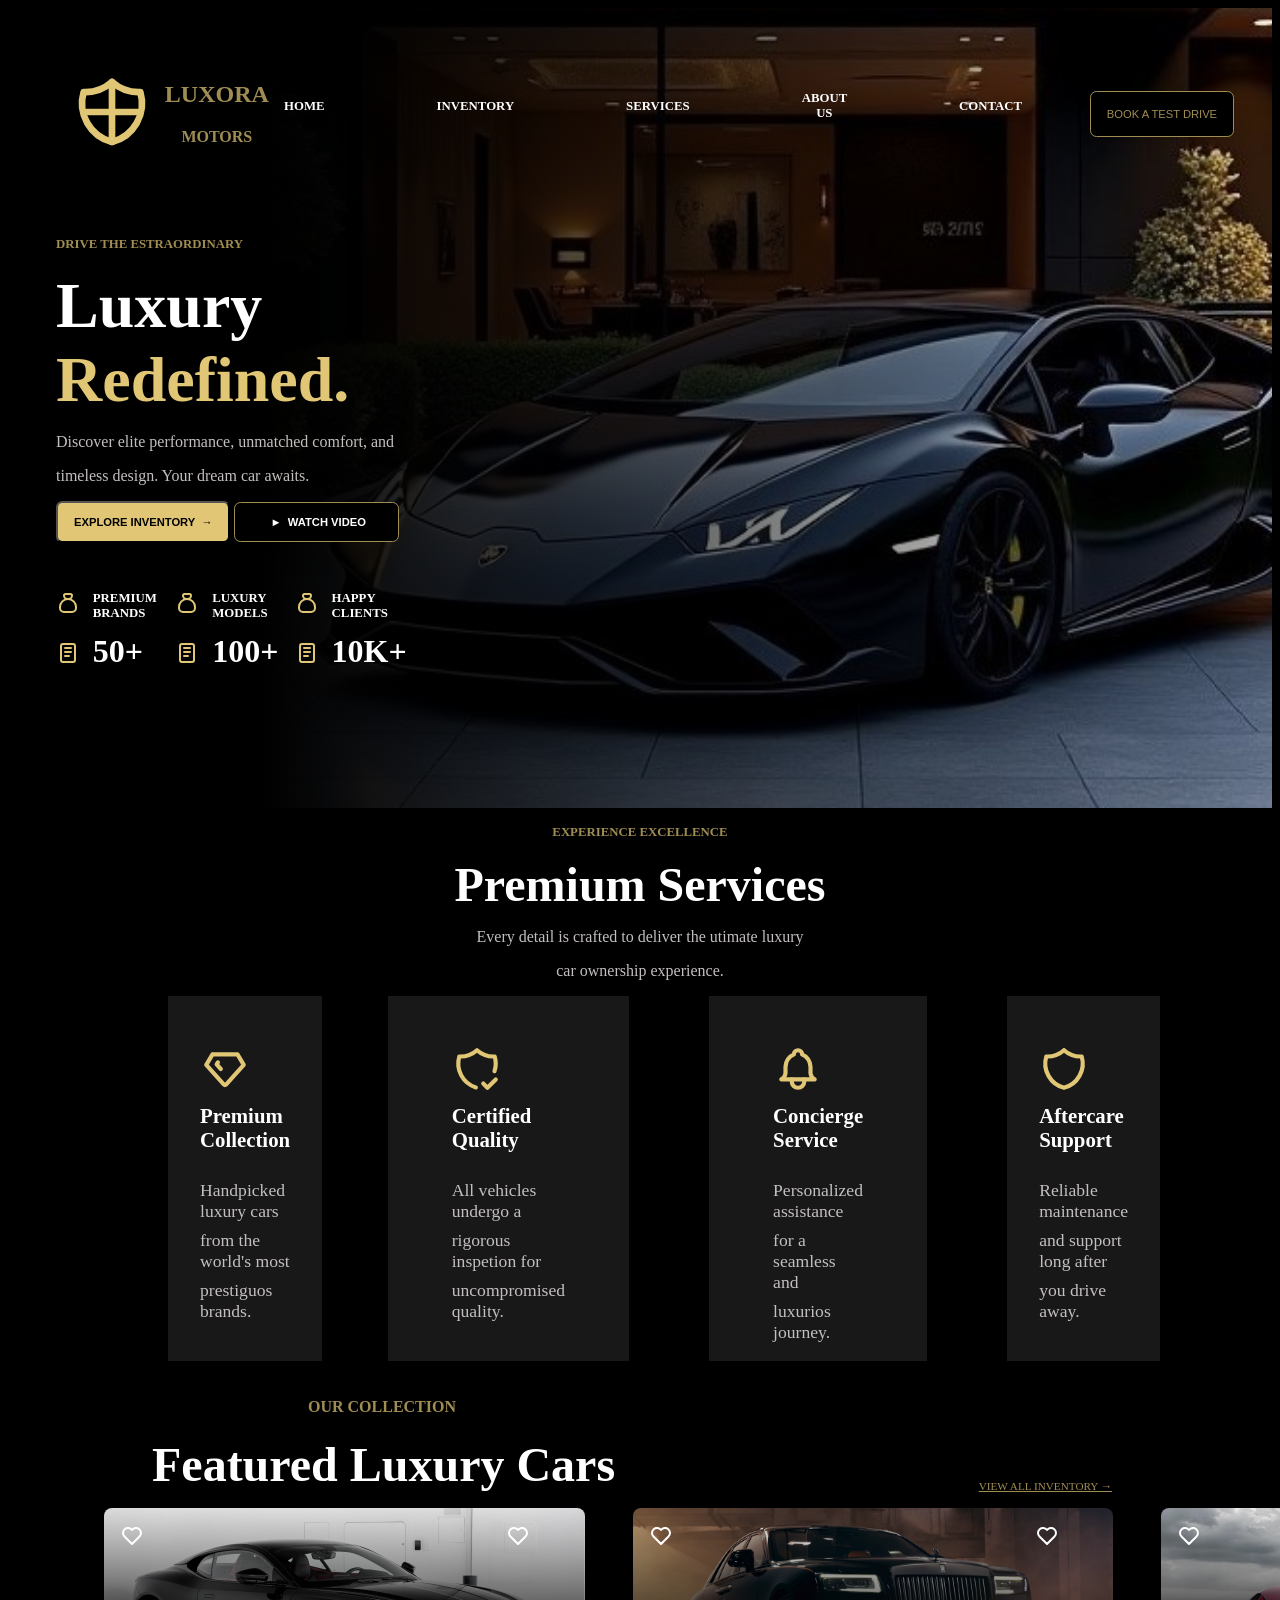
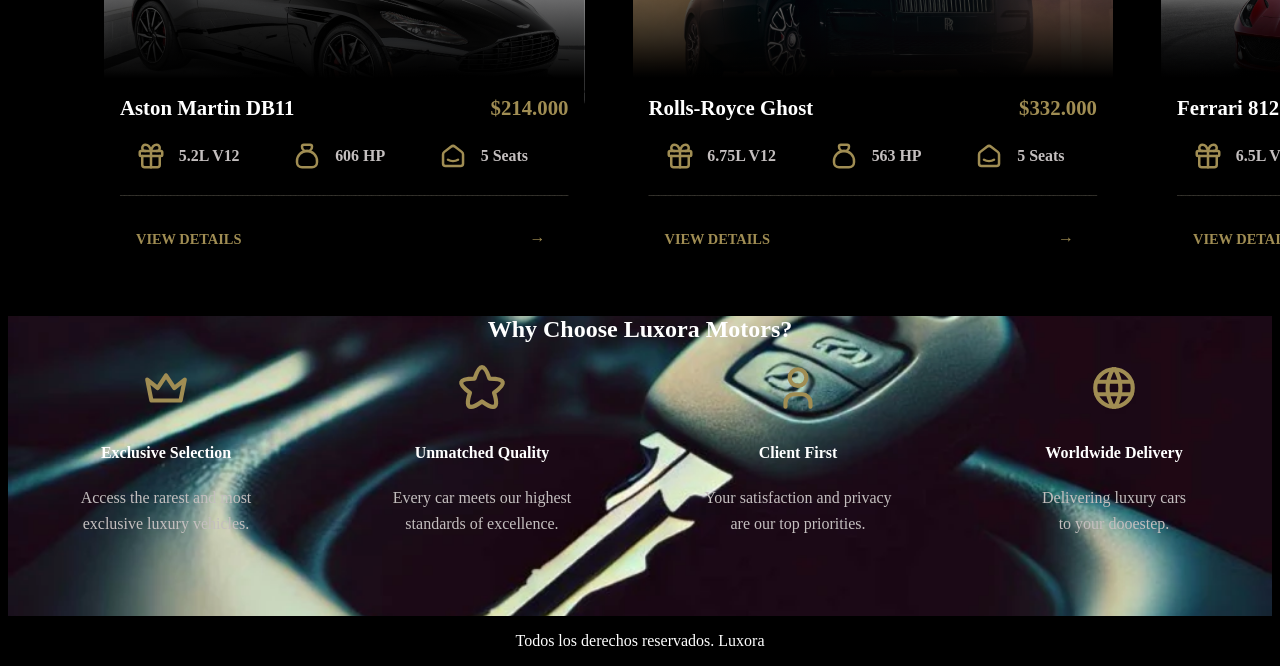
==== commit f98e8653: "Add files via upload" ====
--- a/Página Web/index.html
+++ b/Página Web/index.html
@@ -118,14 +118,17 @@
     </section>
 
     <section>
+        <div class="experiencia-p">
         <h4 class="experiencia">Experience Excellence</h4>
 
         <h3 class="titulo-premium">Premium Services</h3>
+        </div>
 
         <p class="parrafo-premium">Every detail is crafted to deliver the utimate luxury <span>car ownership experience.</span></p>
 
-        <div>
-            <svg xmlns="http://www.w3.org/2000/svg" width="24" height="24" viewBox="0 0 24 24" fill="none" stroke="currentColor" stroke-width="2" stroke-linecap="round" stroke-linejoin="round" class="icon icon-tabler icons-tabler-outline icon-tabler-diamond">
+        <div class="caja">
+        <div class="contendor caja1">
+            <svg xmlns="http://www.w3.org/2000/svg" width="50" height="50" viewBox="0 0 24 24" fill="none" stroke="currentColor" stroke-width="2" stroke-linecap="round" stroke-linejoin="round" class="icon icon-tabler icons-tabler-outline icon-tabler-diamond">
             <path stroke="none" d="M0 0h24v24H0z" fill="none" />
             <path d="M6 5h12l3 5l-8.5 9.5a.7 .7 0 0 1 -1 0l-8.5 -9.5l3 -5" />
             <path d="M10 12l-2 -2.2l.6 -1" />
@@ -133,12 +136,12 @@
 
             <h4>Premium Collection</h4>
 
-            <p>Handpicked luxury cars from the world's most from the world's most prestiguos brands.</p>
-
-        </div>
-
-        <div>
-            <svg xmlns="http://www.w3.org/2000/svg" width="24" height="24" viewBox="0 0 24 24" fill="none" stroke="currentColor" stroke-width="2" stroke-linecap="round" stroke-linejoin="round" class="icon icon-tabler icons-tabler-outline icon-tabler-shield-check">
+            <p>Handpicked luxury cars <span>from the world's most</span><span>prestiguos brands.</span></p>
+
+        </div>
+
+        <div class="contenedor caja2">
+            <svg xmlns="http://www.w3.org/2000/svg" width="50" height="50" viewBox="0 0 24 24" fill="none" stroke="currentColor" stroke-width="2" stroke-linecap="round" stroke-linejoin="round" class="icon icon-tabler icons-tabler-outline icon-tabler-shield-check">
 	        <path stroke="none" d="M0 0h24v24H0z" fill="none" />
             <path d="M11.46 20.846a12 12 0 0 1 -7.96 -14.846a12 12 0 0 0 8.5 -3a12 12 0 0 0 8.5 3a12 12 0 0 1 -.09 7.06" />
             <path d="M15 19l2 2l4 -4" />
@@ -146,10 +149,12 @@
 
             <h4>Certified Quality</h4>
 
-            <p>All vehicles undergo a rigorous inspetion for uncompromised quality.</p>
-
-        </div>
-            <svg xmlns="http://www.w3.org/2000/svg" width="24" height="24" viewBox="0 0 24 24" fill="none" stroke="currentColor" stroke-width="2" stroke-linecap="round" stroke-linejoin="round" class="icon icon-tabler icons-tabler-outline icon-tabler-bell">
+            <p>All vehicles undergo a <span>rigorous inspetion for</span><span>uncompromised quality.</span></p>
+
+        </div>
+
+        <div class="contenedor caja3">
+            <svg xmlns="http://www.w3.org/2000/svg" width="50" height="50" viewBox="0 0 24 24" fill="none" stroke="currentColor" stroke-width="2" stroke-linecap="round" stroke-linejoin="round" class="icon icon-tabler icons-tabler-outline icon-tabler-bell">
             <path stroke="none" d="M0 0h24v24H0z" fill="none" />
             <path d="M10 5a2 2 0 1 1 4 0a7 7 0 0 1 4 6v3a4 4 0 0 0 2 3h-16a4 4 0 0 0 2 -3v-3a7 7 0 0 1 4 -6" />
             <path d="M9 17v1a3 3 0 0 0 6 0v-1" />
@@ -157,140 +162,240 @@
 
             <h4>Concierge Service</h4>
 
-            <p>Personalized assistance for a seamless and luxurios journey.</p>
-        <div>
-            <svg xmlns="http://www.w3.org/2000/svg" width="24" height="24" viewBox="0 0 24 24" fill="none" stroke="currentColor" stroke-width="2" stroke-linecap="round" stroke-linejoin="round" class="icon icon-tabler icons-tabler-outline icon-tabler-shield">
+            <p>Personalized assistance<span>for a seamless and</span><span>luxurios journey.</span> </p>
+        </div>
+
+        <div class="contenedor caja4">
+            <svg xmlns="http://www.w3.org/2000/svg" width="50" height="50" viewBox="0 0 24 24" fill="none" stroke="currentColor" stroke-width="2" stroke-linecap="round" stroke-linejoin="round" class="icon icon-tabler icons-tabler-outline icon-tabler-shield">
             <path stroke="none" d="M0 0h24v24H0z" fill="none" />
             <path d="M12 3a12 12 0 0 0 8.5 3a12 12 0 0 1 -8.5 15a12 12 0 0 1 -8.5 -15a12 12 0 0 0 8.5 -3" />
             </svg>
 
             <h4>Aftercare Support</h4>
 
-            <p>Reliable maintenance and support long after you drive away.</p>
+            <p>Reliable maintenance <span>and support long after</span><span>you drive away.</span></p>
+        </div>
         </div>
     </section>
 
-    <main>
-        <h4>our collection</h4>
-
-        <h3>Featured Luxury Cars</h3>
-        
-        
-        <a href="#">View All Inventory  → </a>
-
-        <div>
-            <svg xmlns="http://www.w3.org/2000/svg" width="24" height="24" viewBox="0 0 24 24" fill="none" stroke="currentColor" stroke-width="2" stroke-linecap="round" stroke-linejoin="round" class="icon icon-tabler icons-tabler-outline icon-tabler-heart">
-            <path stroke="none" d="M0 0h24v24H0z" fill="none" />
-            <path d="M19.5 12.572l-7.5 7.428l-7.5 -7.428a5 5 0 1 1 7.5 -6.566a5 5 0 1 1 7.5 6.572" />
-            </svg>
-
-            <svg xmlns="http://www.w3.org/2000/svg" width="24" height="24" viewBox="0 0 24 24" fill="none" stroke="currentColor" stroke-width="2" stroke-linecap="round" stroke-linejoin="round" class="icon icon-tabler icons-tabler-outline icon-tabler-heart">
-            <path stroke="none" d="M0 0h24v24H0z" fill="none" />
-            <path d="M19.5 12.572l-7.5 7.428l-7.5 -7.428a5 5 0 1 1 7.5 -6.566a5 5 0 1 1 7.5 6.572" />
-            </svg>
-
-            <h4>Aston Martin DB11</h4>
+    <main class="contenedor">
+        <div class="collection">
             
-            <h4>$214.000</h4>
-
-            <svg xmlns="http://www.w3.org/2000/svg" width="24" height="24" viewBox="0 0 24 24" fill="none" stroke="currentColor" stroke-width="2" stroke-linecap="round" stroke-linejoin="round" class="icon icon-tabler icons-tabler-outline icon-tabler-smart-home">
+            <div>
+                <h4>our collection</h4>
+
+                <h3>Featured Luxury Cars</h3>
+            </div>
+
+            <a href="#" class="boton-inventario">View All Inventory   → </a>
+        </div>
+
+        <div class="carros">
+        <div class=" contenedor imagen-aston">
+            <svg xmlns="http://www.w3.org/2000/svg" width="24" height="24" viewBox="0 0 24 24" fill="none" stroke="currentColor" stroke-width="2" stroke-linecap="round" stroke-linejoin="round" class="icon-corazon icon-tabler icons-tabler-outline icon-tabler-heart">
+            <path stroke="none" d="M0 0h24v24H0z" fill="none" />
+            <path d="M19.5 12.572l-7.5 7.428l-7.5 -7.428a5 5 0 1 1 7.5 -6.566a5 5 0 1 1 7.5 6.572" />
+            </svg>
+
+            <svg xmlns="http://www.w3.org/2000/svg" width="24" height="24" viewBox="0 0 24 24" fill="none" stroke="currentColor" stroke-width="2" stroke-linecap="round" stroke-linejoin="round" class="icon-corazon1 icon-tabler icons-tabler-outline icon-tabler-heart">
+            <path stroke="none" d="M0 0h24v24H0z" fill="none" />
+            <path d="M19.5 12.572l-7.5 7.428l-7.5 -7.428a5 5 0 1 1 7.5 -6.566a5 5 0 1 1 7.5 6.572" />
+            </svg>
+
+            <div class="modelo-precio">
+                <h4 class="titulo-carro">Aston Martin DB11</h4>
+                
+                <h4 class="precio-carro">$214.000</h4>
+            </div>
+
+            <div class="calidad-carro">
+                <svg xmlns="http://www.w3.org/2000/svg" width="30" height="30" viewBox="0 0 24 24" fill="none" stroke="currentColor" stroke-width="2" stroke-linecap="round" stroke-linejoin="round" class="icon-carro icon-tabler icons-tabler-outline icon-tabler-gift">
+                <path stroke="none" d="M0 0h24v24H0z" fill="none" />
+                <path d="M3 9a1 1 0 0 1 1 -1h16a1 1 0 0 1 1 1v2a1 1 0 0 1 -1 1h-16a1 1 0 0 1 -1 -1l0 -2" />
+                <path d="M12 8l0 13" />
+                <path d="M19 12v7a2 2 0 0 1 -2 2h-10a2 2 0 0 1 -2 -2v-7" />
+                <path d="M7.5 8a2.5 2.5 0 0 1 0 -5a4.8 8 0 0 1 4.5 5a4.8 8 0 0 1 4.5 -5a2.5 2.5 0 0 1 0 5" />
+                </svg>
+
+                <h5>5.2L V12</h5>
+
+                <svg xmlns="http://www.w3.org/2000/svg" width="30" height="30" viewBox="0 0 24 24" fill="none" stroke="currentColor" stroke-width="2" stroke-linecap="round" stroke-linejoin="round" class="icon-carro icon-tabler icons-tabler-outline icon-tabler-moneybag">
+                <path stroke="none" d="M0 0h24v24H0z" fill="none" />
+                <path d="M9.5 3h5a1.5 1.5 0 0 1 1.5 1.5a3.5 3.5 0 0 1 -3.5 3.5h-1a3.5 3.5 0 0 1 -3.5 -3.5a1.5 1.5 0 0 1 1.5 -1.5" />
+                <path d="M4 17v-1a8 8 0 1 1 16 0v1a4 4 0 0 1 -4 4h-8a4 4 0 0 1 -4 -4" />
+                </svg>
+
+                <h5>606 HP</h5>
+                
+                <svg xmlns="http://www.w3.org/2000/svg" width="30" height="30" viewBox="0 0 24 24" fill="none" stroke="currentColor" stroke-width="2" stroke-linecap="round" stroke-linejoin="round" class="icon-carro icon-tabler icons-tabler-outline icon-tabler-smart-home">
+                <path stroke="none" d="M0 0h24v24H0z" fill="none" />
+                <path d="M19 8.71l-5.333 -4.148a2.666 2.666 0 0 0 -3.274 0l-5.334 4.148a2.665 2.665 0 0 0 -1.029 2.105v7.2a2 2 0 0 0 2 2h12a2 2 0 0 0 2 -2v-7.2c0 -.823 -.38 -1.6 -1.03 -2.105" />
+                <path d="M16 15c-2.21 1.333 -5.792 1.333 -8 0" />
+                </svg>
+
+                <h5>5 Seats</h5>
+                
+            </div>
+
+            <p class="linea">___________________________________________________________________________________________________________________________________________________________________________________________</p><br>
+
+            <div class="boton1">
+            <a href="#" class="boton-carro">View Details</a>
+
+            <p class="flecha-boton"> →</p>
+            </div>
+        </div>
+    
+        <div class="contendor imagen-rolls">
+            <svg xmlns="http://www.w3.org/2000/svg" width="24" height="24" viewBox="0 0 24 24" fill="none" stroke="currentColor" stroke-width="2" stroke-linecap="round" stroke-linejoin="round" class="icon-corazon icon-tabler icons-tabler-outline icon-tabler-heart">
+            <path stroke="none" d="M0 0h24v24H0z" fill="none" />
+            <path d="M19.5 12.572l-7.5 7.428l-7.5 -7.428a5 5 0 1 1 7.5 -6.566a5 5 0 1 1 7.5 6.572" />
+            </svg>
+
+            <svg xmlns="http://www.w3.org/2000/svg" width="24" height="24" viewBox="0 0 24 24" fill="none" stroke="currentColor" stroke-width="2" stroke-linecap="round" stroke-linejoin="round" class="icon-corazon1 icon-tabler icons-tabler-outline icon-tabler-heart">
+            <path stroke="none" d="M0 0h24v24H0z" fill="none" />
+            <path d="M19.5 12.572l-7.5 7.428l-7.5 -7.428a5 5 0 1 1 7.5 -6.566a5 5 0 1 1 7.5 6.572" />
+            </svg>
+
+            <div class="modelo-precio">
+                <h4 class="titulo-carro">Rolls-Royce Ghost</h4>
+
+                <h4 class="precio-carro">$332.000</h4>
+            </div>
+
+            <div class="calidad-carro">
+            <svg xmlns="http://www.w3.org/2000/svg" width="30" height="30" viewBox="0 0 24 24" fill="none" stroke="currentColor" stroke-width="2" stroke-linecap="round" stroke-linejoin="round" class="icon-carro icon-tabler icons-tabler-outline icon-tabler-gift">
+            <path stroke="none" d="M0 0h24v24H0z" fill="none" />
+            <path d="M3 9a1 1 0 0 1 1 -1h16a1 1 0 0 1 1 1v2a1 1 0 0 1 -1 1h-16a1 1 0 0 1 -1 -1l0 -2" />
+            <path d="M12 8l0 13" />
+            <path d="M19 12v7a2 2 0 0 1 -2 2h-10a2 2 0 0 1 -2 -2v-7" />
+            <path d="M7.5 8a2.5 2.5 0 0 1 0 -5a4.8 8 0 0 1 4.5 5a4.8 8 0 0 1 4.5 -5a2.5 2.5 0 0 1 0 5" />
+            </svg>
+
+            <h5>6.75L V12</h5>
+
+            <svg xmlns="http://www.w3.org/2000/svg" width="30" height="30" viewBox="0 0 24 24" fill="none" stroke="currentColor" stroke-width="2" stroke-linecap="round" stroke-linejoin="round" class="icon-carro icon-tabler icons-tabler-outline icon-tabler-moneybag">
+            <path stroke="none" d="M0 0h24v24H0z" fill="none" />
+            <path d="M9.5 3h5a1.5 1.5 0 0 1 1.5 1.5a3.5 3.5 0 0 1 -3.5 3.5h-1a3.5 3.5 0 0 1 -3.5 -3.5a1.5 1.5 0 0 1 1.5 -1.5" />
+            <path d="M4 17v-1a8 8 0 1 1 16 0v1a4 4 0 0 1 -4 4h-8a4 4 0 0 1 -4 -4" />
+            </svg>
+
+            <h5>563 HP</h5>
+
+            <svg xmlns="http://www.w3.org/2000/svg" width="30" height="30" viewBox="0 0 24 24" fill="none" stroke="currentColor" stroke-width="2" stroke-linecap="round" stroke-linejoin="round" class="icon-carro icon-tabler icons-tabler-outline icon-tabler-smart-home">
             <path stroke="none" d="M0 0h24v24H0z" fill="none" />
             <path d="M19 8.71l-5.333 -4.148a2.666 2.666 0 0 0 -3.274 0l-5.334 4.148a2.665 2.665 0 0 0 -1.029 2.105v7.2a2 2 0 0 0 2 2h12a2 2 0 0 0 2 -2v-7.2c0 -.823 -.38 -1.6 -1.03 -2.105" />
             <path d="M16 15c-2.21 1.333 -5.792 1.333 -8 0" />
             </svg>
 
-            <h5>5.2L V12</h5>
-
-            <h5>606 HP</h5>
-            
             <h5>5 Seats</h5>
-
-            <a href="#">View Details → </a>
-        </div>
-
-        <div>
-            <svg xmlns="http://www.w3.org/2000/svg" width="24" height="24" viewBox="0 0 24 24" fill="none" stroke="currentColor" stroke-width="2" stroke-linecap="round" stroke-linejoin="round" class="icon icon-tabler icons-tabler-outline icon-tabler-heart">
-            <path stroke="none" d="M0 0h24v24H0z" fill="none" />
-            <path d="M19.5 12.572l-7.5 7.428l-7.5 -7.428a5 5 0 1 1 7.5 -6.566a5 5 0 1 1 7.5 6.572" />
-            </svg>
-
-            <svg xmlns="http://www.w3.org/2000/svg" width="24" height="24" viewBox="0 0 24 24" fill="none" stroke="currentColor" stroke-width="2" stroke-linecap="round" stroke-linejoin="round" class="icon icon-tabler icons-tabler-outline icon-tabler-heart">
-            <path stroke="none" d="M0 0h24v24H0z" fill="none" />
-            <path d="M19.5 12.572l-7.5 7.428l-7.5 -7.428a5 5 0 1 1 7.5 -6.566a5 5 0 1 1 7.5 6.572" />
-            </svg>
-
-            <h4>Rolls-Royce Ghost</h4>
-
-            <h4>$332.000</h4>
-
-            <h5>6.75L V12</h5>
-
-            <h5>563 HP</h5>
-
-            <h5>5 Seats</h5>
-
-        </div>
-        <a href="$">View Details → </a>
-
-        <div>
-            <svg xmlns="http://www.w3.org/2000/svg" width="24" height="24" viewBox="0 0 24 24" fill="none" stroke="currentColor" stroke-width="2" stroke-linecap="round" stroke-linejoin="round" class="icon icon-tabler icons-tabler-outline icon-tabler-heart">
-            <path stroke="none" d="M0 0h24v24H0z" fill="none" />
-            <path d="M19.5 12.572l-7.5 7.428l-7.5 -7.428a5 5 0 1 1 7.5 -6.566a5 5 0 1 1 7.5 6.572" />
-            </svg>
-
-            <svg xmlns="http://www.w3.org/2000/svg" width="24" height="24" viewBox="0 0 24 24" fill="none" stroke="currentColor" stroke-width="2" stroke-linecap="round" stroke-linejoin="round" class="icon icon-tabler icons-tabler-outline icon-tabler-heart">
-            <path stroke="none" d="M0 0h24v24H0z" fill="none" />
-            <path d="M19.5 12.572l-7.5 7.428l-7.5 -7.428a5 5 0 1 1 7.5 -6.566a5 5 0 1 1 7.5 6.572" />
-            </svg>
-
-            <h4>Ferrari 812 Superfast</h4>
-
-            <h4>$412.000</h4>
+            </div>
+
+            <p class="linea">___________________________________________________________________________________________________________________________________________________________________________________________</p><br>
+
+            <div class="boton1">
+            <a href="#" class="boton-carro">View Details</a>
+
+            <p class="flecha-boton"> →</p>
+            </div>
+        </div>
+
+        <div class="contenedor imagen-ferrari">
+            <svg xmlns="http://www.w3.org/2000/svg" width="24" height="24" viewBox="0 0 24 24" fill="none" stroke="currentColor" stroke-width="2" stroke-linecap="round" stroke-linejoin="round" class="icon-corazon icon-tabler icons-tabler-outline icon-tabler-heart">
+            <path stroke="none" d="M0 0h24v24H0z" fill="none" />
+            <path d="M19.5 12.572l-7.5 7.428l-7.5 -7.428a5 5 0 1 1 7.5 -6.566a5 5 0 1 1 7.5 6.572" />
+            </svg>
+
+            <svg xmlns="http://www.w3.org/2000/svg" width="24" height="24" viewBox="0 0 24 24" fill="none" stroke="currentColor" stroke-width="2" stroke-linecap="round" stroke-linejoin="round" class="icon-corazon1 icon-tabler icons-tabler-outline icon-tabler-heart">
+            <path stroke="none" d="M0 0h24v24H0z" fill="none" />
+            <path d="M19.5 12.572l-7.5 7.428l-7.5 -7.428a5 5 0 1 1 7.5 -6.566a5 5 0 1 1 7.5 6.572" />
+            </svg>
+
+            <div class="modelo-precio">
+                <h4 class="titulo-carro">Ferrari 812 Superfast</h4>
+
+                <h4 class="precio-carro">$412.000</h4>
+            </div>
+
+            <div class="calidad-carro">
+            <svg xmlns="http://www.w3.org/2000/svg" width="30" height="30" viewBox="0 0 24 24" fill="none" stroke="currentColor" stroke-width="2" stroke-linecap="round" stroke-linejoin="round" class="icon-carro icon-tabler icons-tabler-outline icon-tabler-gift">
+            <path stroke="none" d="M0 0h24v24H0z" fill="none" />
+            <path d="M3 9a1 1 0 0 1 1 -1h16a1 1 0 0 1 1 1v2a1 1 0 0 1 -1 1h-16a1 1 0 0 1 -1 -1l0 -2" />
+            <path d="M12 8l0 13" />
+            <path d="M19 12v7a2 2 0 0 1 -2 2h-10a2 2 0 0 1 -2 -2v-7" />
+            <path d="M7.5 8a2.5 2.5 0 0 1 0 -5a4.8 8 0 0 1 4.5 5a4.8 8 0 0 1 4.5 -5a2.5 2.5 0 0 1 0 5" />
+            </svg>
 
             <h5>6.5L V12</h5>
             
+            <svg xmlns="http://www.w3.org/2000/svg" width="30" height="30" viewBox="0 0 24 24" fill="none" stroke="currentColor" stroke-width="2" stroke-linecap="round" stroke-linejoin="round" class="icon-carro icon-tabler icons-tabler-outline icon-tabler-moneybag">
+            <path stroke="none" d="M0 0h24v24H0z" fill="none" />
+            <path d="M9.5 3h5a1.5 1.5 0 0 1 1.5 1.5a3.5 3.5 0 0 1 -3.5 3.5h-1a3.5 3.5 0 0 1 -3.5 -3.5a1.5 1.5 0 0 1 1.5 -1.5" />
+            <path d="M4 17v-1a8 8 0 1 1 16 0v1a4 4 0 0 1 -4 4h-8a4 4 0 0 1 -4 -4" />
+            </svg>
+
             <h5>535 HP</h5>
             
+            <svg xmlns="http://www.w3.org/2000/svg" width="30" height="30" viewBox="0 0 24 24" fill="none" stroke="currentColor" stroke-width="2" stroke-linecap="round" stroke-linejoin="round" class="icon-carro icon-tabler icons-tabler-outline icon-tabler-smart-home">
+            <path stroke="none" d="M0 0h24v24H0z" fill="none" />
+            <path d="M19 8.71l-5.333 -4.148a2.666 2.666 0 0 0 -3.274 0l-5.334 4.148a2.665 2.665 0 0 0 -1.029 2.105v7.2a2 2 0 0 0 2 2h12a2 2 0 0 0 2 -2v-7.2c0 -.823 -.38 -1.6 -1.03 -2.105" />
+            <path d="M16 15c-2.21 1.333 -5.792 1.333 -8 0" />
+            </svg>
+
             <h5>5 Seats</h5>
-
-        </div>
-        <a href="#">View Details → </a>
+            </div>
+
+            <p class="linea">___________________________________________________________________________________________________________________________________________________________________________________________</p><br>
+
+            <div class="boton1">
+            <a href="#" class="boton-carro">View Details</a>
+
+            <p class="flecha-boton"> →</p>
+            </div>
+        </div>
+        </div>
     </main>
 
-    <section>
+    <section class="contendor imagen-final">
         <h2>Why Choose Luxora Motors?</h2>
 
-        <div>
-            <svg xmlns="http://www.w3.org/2000/svg" width="24" height="24" viewBox="0 0 24 24" fill="none" stroke="currentColor" stroke-width="2" stroke-linecap="round" stroke-linejoin="round" class="icon icon-tabler icons-tabler-outline icon-tabler-crown">
+        <div class="caja-final">
+        <div class="cuadro-final">
+            <svg xmlns="http://www.w3.org/2000/svg" width="50" height="50" viewBox="0 0 24 24" fill="none" stroke="currentColor" stroke-width="2" stroke-linecap="round" stroke-linejoin="round" class="icon-final icon-tabler icons-tabler-outline icon-tabler-crown">
             <path stroke="none" d="M0 0h24v24H0z" fill="none" />
             <path d="M12 6l4 6l5 -4l-2 10h-14l-2 -10l5 4l4 -6" />
             </svg>
 
-            <h5>Exclusive Selection</h5>
-
-            <p>Access the rarest and most exclusive luxury vehicles.</p>
-        </div>
-
-        <div>
-            <h5>Unmatched Quality</h5>
-
-            <p>Every car meets our highest standards of excellence.</p>
-        </div>
-
-        <div>
-            <svg xmlns="http://www.w3.org/2000/svg" width="24" height="24" viewBox="0 0 24 24" fill="none" stroke="currentColor" stroke-width="2" stroke-linecap="round" stroke-linejoin="round" class="icon icon-tabler icons-tabler-outline icon-tabler-user">
+            <h5 class="titulo-final">Exclusive Selection</h5>
+
+            <p class="parrafo-final">Access the rarest and most <span>exclusive luxury vehicles.</span></p>
+        </div>
+
+        <div class="cuadro-final1">
+            <svg xmlns="http://www.w3.org/2000/svg" width="50" height="50" viewBox="0 0 24 24" fill="none" stroke="currentColor" stroke-width="2" stroke-linecap="round" stroke-linejoin="round" class="icon-final icon-tabler icons-tabler-outline icon-tabler-carambola">
+            <path stroke="none" d="M0 0h24v24H0z" fill="none" />
+            <path d="M17.286 21.09q -1.69 .001 -5.288 -2.615q -3.596 2.617 -5.288 2.616q -2.726 0 -.495 -6.8q -9.389 -6.775 2.135 -6.775h.076q 1.785 -5.516 3.574 -5.516q 1.785 0 3.574 5.516h.076q 11.525 0 2.133 6.774q 2.23 6.802 -.497 6.8" />
+            </svg>
+
+            <h5 class="titulo-final">Unmatched Quality</h5>
+
+            <p class="parrafo-final">Every car meets our highest <span>standards of excellence.</span></p>
+        </div>
+
+        <div class="cuadro-final2">
+            <svg xmlns="http://www.w3.org/2000/svg" width="50" height="50" viewBox="0 0 24 24" fill="none" stroke="currentColor" stroke-width="2" stroke-linecap="round" stroke-linejoin="round" class="icon-final icon-tabler icons-tabler-outline icon-tabler-user">
             <path stroke="none" d="M0 0h24v24H0z" fill="none" />
             <path d="M8 7a4 4 0 1 0 8 0a4 4 0 0 0 -8 0" />
             <path d="M6 21v-2a4 4 0 0 1 4 -4h4a4 4 0 0 1 4 4v2" />
             </svg>
 
-            <h5>Client First</h5>
-
-            <p>Your satisfaction and privacy are our top priorities.</p>
-        </div>
-
-        <div>
-            <svg xmlns="http://www.w3.org/2000/svg" width="24" height="24" viewBox="0 0 24 24" fill="none" stroke="currentColor" stroke-width="2" stroke-linecap="round" stroke-linejoin="round" class="icon icon-tabler icons-tabler-outline icon-tabler-world">
+            <h5 class="titulo-final">Client First</h5>
+
+            <p class="parrafo-final">Your satisfaction and privacy <span>are our top priorities.</span></p>
+        </div>
+
+        <div class="cuadro-final3">
+            <svg xmlns="http://www.w3.org/2000/svg" width="50" height="50" viewBox="0 0 24 24" fill="none" stroke="currentColor" stroke-width="2" stroke-linecap="round" stroke-linejoin="round" class="icon-final icon-tabler icons-tabler-outline icon-tabler-world">
             <path stroke="none" d="M0 0h24v24H0z" fill="none" />
             <path d="M3 12a9 9 0 1 0 18 0a9 9 0 0 0 -18 0" />
             <path d="M3.6 9h16.8" />
@@ -299,12 +404,14 @@
             <path d="M12.5 3a17 17 0 0 1 0 18" />
             </svg>
 
-            <h5>Worldwide Delivery</h5>
-
-            <p>Delivering luxury cars to your dooestep.</p>
-        </div>
-
-        <p>Todos los derechos reservados. Luxora</p>
+            <h5 class="titulo-final">Worldwide Delivery</h5>
+
+            <p class="parrafo-final">Delivering luxury cars <span>to your dooestep.</span></p>
+        </div>
+        </div>
     </section>
+
+    <p class="footer">Todos los derechos reservados. Luxora</p>
+
 </body>
 </html>
--- a/Página Web/css/styles.css
+++ b/Página Web/css/styles.css
@@ -1,9 +1,11 @@
 :root{
     --blanco: #FFFFFF;
-    --negro: #181818;
+    --negro: #000000;
     --primario: #a08d53;
     --dorado: #e0c675;
     --secundario: #c4bfbf;
+    --negro-claro: #181818;
+    --amarillo-claro: #dbd3b9;
 }
 
 html{
@@ -38,6 +40,13 @@
     position: relative;
 }
 
+@media (max-width: 768px) {
+    .imagen-principal{
+        width: 470px;
+        height: 900px;
+    }
+}
+
 /*navegación*/
 header {
     display: flex;
@@ -90,28 +99,45 @@
     padding: 0rem 3rem;
 }
 
-@media (max-width: 768px) {
-    .navegacion nav{
-        display: grid;
-        grid-template-columns: repeat(1, 1fr);
-   }
-
-   .navegacion a{
-        display: inline-block;
+/*navegacion*/
+@media (max-width: 480px) {
+    
+    header{
+        display: block;
+        align-items: center;
+        position: static;
         text-align: center;
-        margin: auto;
-        margin-right: 20rem;
-   }
-
-   .navegacion{
-        margin-top: 10rem;
-   }
-
-   /* .boton{
-        margin-right: 20rem;
-   } */
-
-}
+        margin-right: 2rem;
+  }
+    
+    .navegacion {
+        display: block;
+        align-items: center;
+        position: static; 
+  }
+
+    .navegacion nav {
+        position: static;      
+        left: auto;
+        transform: none;
+        display: flex;
+        flex-direction: column;
+        align-items: center;
+        margin: 2rem;    
+    }
+
+    .boton {
+        margin-top: 2rem;      
+        width: 80%;
+        max-width: 250px;
+        display: block;
+        margin-left: auto;
+        margin-right: auto;
+        text-align: center;
+    }
+
+}
+/*......*/
 
 .boton{
     text-transform: uppercase;
@@ -122,12 +148,14 @@
     margin-right: 1rem;
     border: 1px solid var(--primario);
     border-radius: 0.4rem;
+    display: block;
+    margin: 0 auto;
 }
 /*....*/
 
 /*contenido*/
 .contenido{
-    padding: 0rem 2rem;
+    padding: 0rem 1rem;
 }
 
 .subtitulo{
@@ -177,6 +205,16 @@
     color: var(--blanco);
 }
 
+/*contenido luxury redefined*/
+@media (max-width: 768px) {
+    .contenido{
+        display: block;
+        align-items: center;
+        text-align: center;
+        margin-right: 2rem;
+    }
+}
+
 /*premium*/
 .premium{
     display: grid;
@@ -232,6 +270,15 @@
     width: 30%;
 }
 
+/*premium, luxury, happy*/
+@media (max-width: 768px) {
+    .contenido1{
+        display: grid;
+        grid-template-columns: repeat(1, 1fr);
+        margin-left: 7rem;
+    }
+}
+
 /*experience excellence*/
 .experiencia{
     color: var(--primario);
@@ -257,3 +304,366 @@
     margin-top: 1rem;
 }
 
+/*experiencia excellence*/
+@media (max-width: 768px) {
+    .experiencia-p{
+        display: block;
+        margin-top: 28rem;
+        text-align: center;
+        margin-left: 7rem;
+    }
+
+    .parrafo-premium{
+        margin-left: 7rem;
+    }
+
+}
+
+/*Cajas Premium, Certidied, Concierge, Aftercare*/
+.caja{
+    /* display: flex;
+    flex-direction: column;
+    align-items: center; */
+    display: grid;
+    grid-template-columns: repeat(4, 1fr);
+    /* margin-top: 5rem; */
+    /* padding-top: 5rem; */
+}
+
+.caja1{
+    background-color: var(--negro-claro);
+    margin-right: 0.1rem;
+    margin-left: 10rem;
+    padding: 0rem 2rem;
+}
+
+.caja2{
+    background-color: var(--negro-claro);
+    margin-right: 3rem;
+    margin-left: 4rem;
+    padding: 0rem 4rem;
+}
+
+.caja3{
+    background-color: var(--negro-claro);
+    margin-right: 5rem;
+    margin-left: 2rem;
+    padding: 0rem 4rem;
+}
+
+.caja4{
+    background-color: var(--negro-claro);
+    margin-right: 10rem;
+    margin-left: 0rem;
+    padding: 0rem 2rem;
+}
+
+.caja h4{
+    color: var(--blanco);
+    font-size: 1.3rem;
+    margin-top: 0.4rem;
+}
+
+.caja p{
+    color: var(--secundario);
+    font-size: 1.1rem;
+}
+
+.caja span{
+    display: block;
+    margin-top: 0.5rem;
+}
+
+/*Cajas Premium, Certidied, Concierge, Aftercare*/
+@media (max-width: 768px) {
+    .caja{
+        display: grid;
+        grid-template-columns: repeat(1, 1fr);
+        margin-left: 7rem; 
+    }
+
+    .caja1, .caja2, .caja3, .caja4{
+        margin: 1rem; 
+    }
+
+    .caja2, .caja3{
+        padding-left: 2rem;
+    }
+}
+
+/*colleccion de carros*/
+.collection{
+    display: flex;
+    align-items: flex-end;  /* alinea al fondo, donde está el título */
+    justify-content: space-between;
+    margin: 1rem 9rem; 
+}
+
+.collection h4{
+    text-transform: uppercase;
+    color: var(--primario);
+    font-weight: bold;
+    text-align: center;
+    width: 460px;
+}
+
+.collection h3{
+    color: var(--blanco);
+    font-size: 3rem;
+    margin-bottom: 0;
+    margin-top: 0; 
+    text-align: left;
+}
+
+.boton-inventario{
+    text-transform: uppercase;
+    font-size: 0.7rem;
+    color: var(--primario);
+    padding:  0rem 1rem;
+}
+
+.carros{
+    /* display: grid;
+    grid-template-columns: repeat(3, 1fr); */
+    display: flex;
+    align-items: center;
+    margin: 1rem 6rem; 
+}
+
+.imagen-aston{
+    background-image: 
+    linear-gradient(to bottom, transparent 0%, var(--negro) 85%),
+    url(../imagenes/imagen1.jpg);
+    background-repeat: no-repeat;
+    background-size: cover;
+    background-position: center;
+    border-radius: 0.5rem;
+
+    height: 200px;
+    width: 900px;
+    margin-right: 3rem;
+}
+
+.icon-corazon{
+    color: var(--blanco);
+    margin-right: 4rem;
+    margin-left: 1rem;
+    margin-top: 1rem;
+}
+
+.icon-corazon1{
+    color: var(--blanco);
+    margin-left: 18.4rem;
+}
+
+.modelo-precio{
+    display: flex;
+    align-items: flex-end; 
+    justify-content: space-between;
+    margin: 0rem 1rem;
+}
+
+.titulo-carro{
+    color: var(--blanco);
+    margin-top: 9rem;
+    margin-bottom: 0;
+    font-size: 1.3rem; 
+}
+
+.precio-carro{
+    color: var(--primario);
+    display: block;
+    text-align: right; 
+    margin: 0; 
+    font-size: 1.3rem;
+}
+
+main h5{
+    color: var(--secundario);
+    margin-right: 2.5rem;
+}
+
+.icon-carro{
+    color: var(--primario);
+}
+
+.calidad-carro{
+    display: flex;
+    align-items: center;
+    gap: 0.8rem;
+    /* margin: 0rem 0.7rem; */
+    margin-right: 0.1rem;
+    margin-left: 2rem;
+    font-size: 1.2rem;
+}
+
+/*linea de la parte de arriba del boton*/
+.linea{
+    color: var(--amarillo-claro);
+    font-size: 0.3rem;
+    margin: 0rem 1rem;
+}
+
+.boton1{
+    display: flex;
+    align-items: center;
+    text-align: center;
+    margin: 0rem 2rem;
+}
+
+.boton-carro{
+    color: var(--primario);
+    font-weight: bold;
+    text-transform: uppercase;
+    text-decoration: none;
+    font-size: 0.9rem;
+    margin-right: 9rem;
+}
+
+.flecha-boton{
+    color: var(--primario);
+    margin-left: 9rem;
+}
+
+/*imagen del carro rolls*/
+.imagen-rolls{
+    background-image: 
+    linear-gradient(to bottom, transparent 0%, var(--negro) 85%),
+    url(../imagenes/imagen2.jpg);
+    background-repeat: no-repeat;
+    background-size: cover;
+    background-position: center;
+    border-radius: 0.5rem;
+
+    height: 200px;
+    width: 900px;
+    margin-right: 3rem;
+}
+
+/*imagen del carro ferrari*/
+.imagen-ferrari{
+    background-image: 
+    linear-gradient(to bottom, transparent 0%, var(--negro) 85%),
+    url(../imagenes/imagen3.jpg);
+    background-repeat: no-repeat;
+    background-size: cover;
+    background-position: center;
+    border-radius: 0.5rem;
+
+    height: 200px;
+    width: 900px;
+
+}
+
+/*coleccion de carros*/
+@media (max-width: 768px) {
+    .collection{
+        display: block;
+        text-align: center;
+        margin: 0;
+    }
+
+    .carros{
+        display: grid;
+        grid-template-columns: repeat(1, 1fr);
+        justify-items: center;
+        align-items: center;
+        margin: 1rem auto;
+    }
+
+    .imagen-aston{
+        width: 430px; 
+        margin-right: 7rem;
+    }
+
+    .imagen-rolls{
+        margin-top: 13rem;
+        width: 430px; 
+        margin-right: 7rem; 
+    }
+
+    .imagen-ferrari{
+        margin-top: 13rem;
+        width: 430px;
+        margin-right: 7rem;  
+    }
+
+    .linea{
+        margin: 0rem 1rem;
+        letter-spacing: -0.3px; /*para reducir lineas*/
+    }
+
+}
+
+/*parte final*/
+.imagen-final{
+     background-image: url(../imagenes/imagen-final.jpg);
+    background-repeat: no-repeat;
+    background-size: cover;
+    background-position: center;
+
+    height: 300px;
+}
+
+.imagen-final h2{
+    color: var(--blanco);
+    text-align: center;
+    margin-top: 13rem; 
+}
+
+.caja-final{
+    display: grid;
+    grid-template-columns: repeat(4, 1fr);
+    text-align: center;
+}
+
+.icon-final{
+    color: var(--primario);
+}
+
+.titulo-final{
+    color: var(--blanco);
+    font-size: 1rem;
+}
+
+.parrafo-final{
+    color: var(--secundario);
+}
+
+.parrafo-final span{
+    display: block;
+    margin-top: 0.5rem;
+}
+
+/*parte final*/
+@media (max-width: 768px) {
+    
+    .imagen-final{
+        width: 470px;
+        height: 900px;
+    }
+    
+    .imagen-final h2{
+        text-align: center;
+    }
+
+    .caja-final{
+        display: grid;
+        grid-template-columns: repeat(1, 1fr);
+    }
+
+    .cuadro-final, .cuadro-final1, .cuadro-final2, .cuadro-final3{
+        margin-top: 1rem;
+    }
+
+    .footer{
+        margin-left: 7rem;
+        text-align: center;
+    }
+}
+
+/*el footer*/
+.footer{
+    text-align: center;
+    color: var(--blanco);
+}
